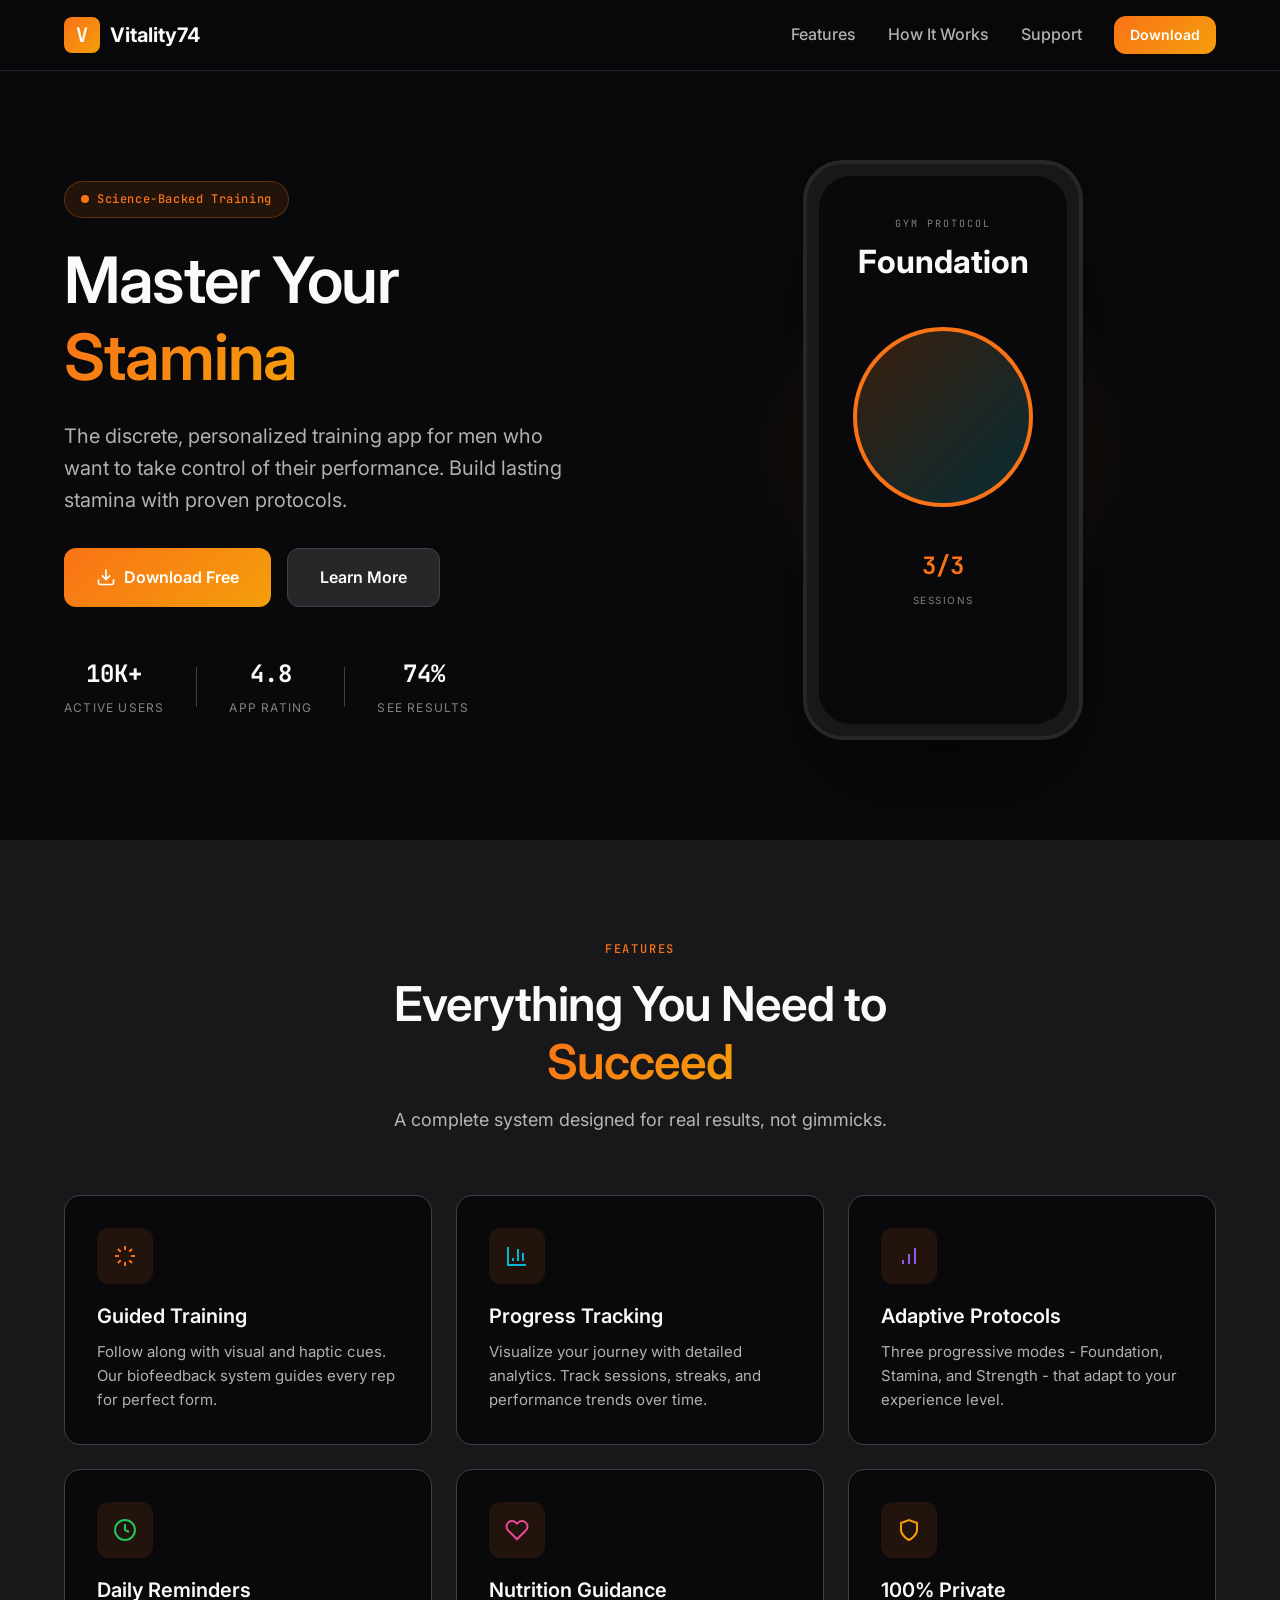
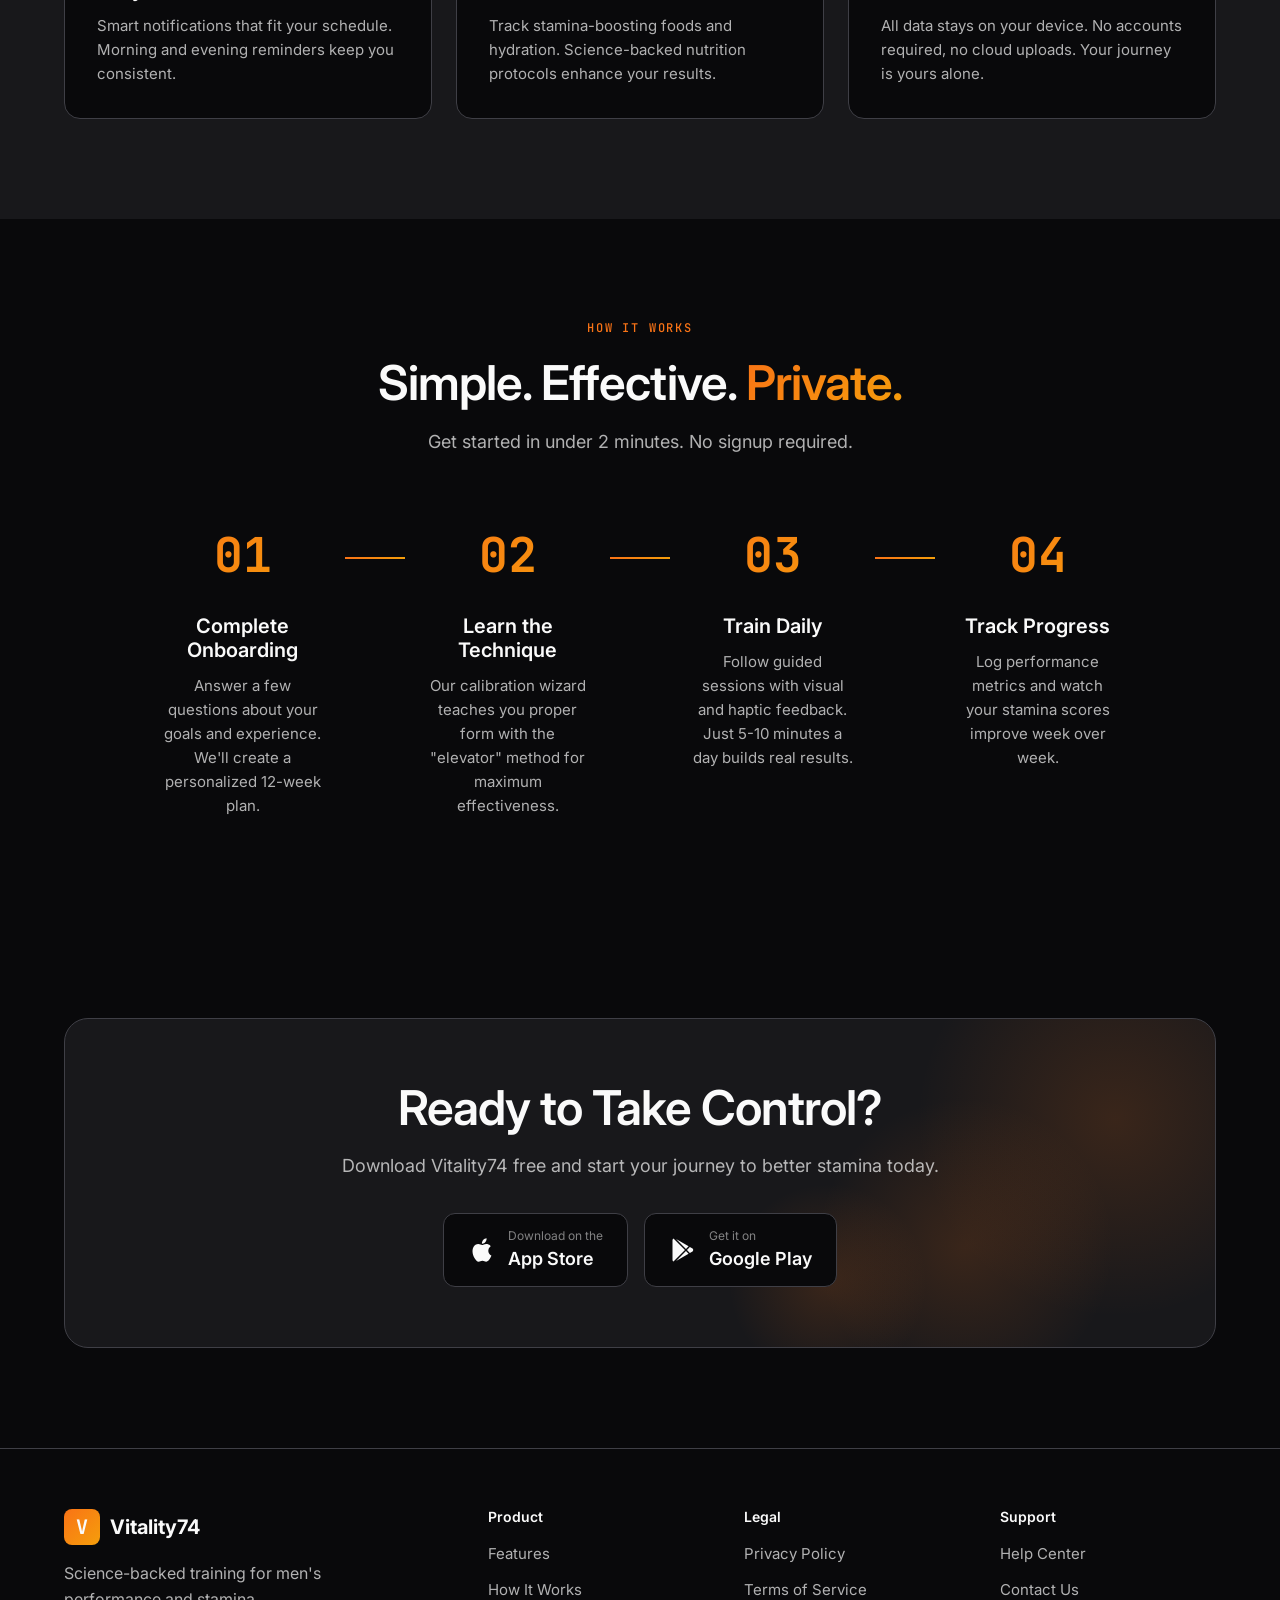
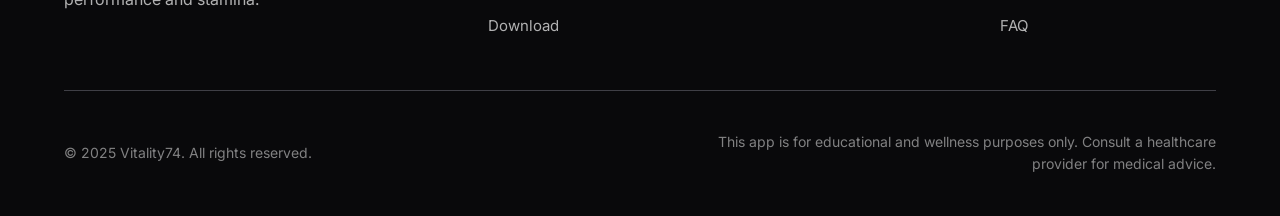
==== index.html @ 3746cab9 "first commit" ====
<!DOCTYPE html>
<html lang="en">
<head>
    <meta charset="UTF-8">
    <meta name="viewport" content="width=device-width, initial-scale=1.0">
    <meta name="description" content="Vitality74 - The science-backed men's performance training app. Build stamina, track progress, and optimize your vitality with personalized protocols.">
    <meta name="keywords" content="men's health, stamina training, kegel exercises, performance, vitality">
    <meta name="author" content="Vitality74">

    <!-- Open Graph / Social -->
    <meta property="og:type" content="website">
    <meta property="og:title" content="Vitality74 - Men's Performance Training">
    <meta property="og:description" content="Science-backed training protocols for men's stamina and vitality.">
    <meta property="og:image" content="assets/og-image.png">

    <!-- Twitter -->
    <meta name="twitter:card" content="summary_large_image">
    <meta name="twitter:title" content="Vitality74 - Men's Performance Training">
    <meta name="twitter:description" content="Science-backed training protocols for men's stamina and vitality.">

    <title>Vitality74 - Men's Performance Training App</title>
    <link rel="stylesheet" href="styles.css">
    <link rel="icon" type="image/png" href="assets/favicon.png">

    <!-- Fonts -->
    <link rel="preconnect" href="https://fonts.googleapis.com">
    <link rel="preconnect" href="https://fonts.gstatic.com" crossorigin>
    <link href="https://fonts.googleapis.com/css2?family=Inter:wght@400;500;600;700&family=JetBrains+Mono:wght@500&display=swap" rel="stylesheet">
</head>
<body>
    <!-- Navigation -->
    <nav class="navbar">
        <div class="container">
            <a href="/" class="logo">
                <span class="logo-icon">V</span>
                <span class="logo-text">Vitality74</span>
            </a>
            <div class="nav-links">
                <a href="#features">Features</a>
                <a href="#how-it-works">How It Works</a>
                <a href="support.html">Support</a>
                <a href="#download" class="btn btn-primary btn-sm">Download</a>
            </div>
            <button class="mobile-menu-btn" aria-label="Menu">
                <span></span>
                <span></span>
                <span></span>
            </button>
        </div>
    </nav>

    <!-- Hero Section -->
    <section class="hero">
        <div class="container">
            <div class="hero-content">
                <div class="hero-badge">
                    <span class="badge-dot"></span>
                    Science-Backed Training
                </div>
                <h1>Master Your <span class="gradient-text">Stamina</span></h1>
                <p class="hero-subtitle">
                    The discrete, personalized training app for men who want to take control
                    of their performance. Build lasting stamina with proven protocols.
                </p>
                <div class="hero-cta">
                    <a href="#download" class="btn btn-primary btn-lg">
                        <svg width="20" height="20" viewBox="0 0 24 24" fill="none" stroke="currentColor" stroke-width="2">
                            <path d="M21 15v4a2 2 0 0 1-2 2H5a2 2 0 0 1-2-2v-4"/>
                            <polyline points="7,10 12,15 17,10"/>
                            <line x1="12" y1="15" x2="12" y2="3"/>
                        </svg>
                        Download Free
                    </a>
                    <a href="#how-it-works" class="btn btn-secondary btn-lg">Learn More</a>
                </div>
                <div class="hero-stats">
                    <div class="stat">
                        <span class="stat-value">10K+</span>
                        <span class="stat-label">Active Users</span>
                    </div>
                    <div class="stat-divider"></div>
                    <div class="stat">
                        <span class="stat-value">4.8</span>
                        <span class="stat-label">App Rating</span>
                    </div>
                    <div class="stat-divider"></div>
                    <div class="stat">
                        <span class="stat-value">74%</span>
                        <span class="stat-label">See Results</span>
                    </div>
                </div>
            </div>
            <div class="hero-image">
                <div class="phone-mockup">
                    <div class="phone-screen">
                        <div class="app-preview">
                            <div class="preview-header">
                                <span class="preview-label">GYM PROTOCOL</span>
                                <span class="preview-title">Foundation</span>
                            </div>
                            <div class="preview-circle"></div>
                            <div class="preview-stats">
                                <div class="preview-stat">
                                    <span class="preview-stat-value">3/3</span>
                                    <span class="preview-stat-label">SESSIONS</span>
                                </div>
                            </div>
                        </div>
                    </div>
                </div>
                <div class="glow-effect"></div>
            </div>
        </div>
    </section>

    <!-- Features Section -->
    <section id="features" class="features">
        <div class="container">
            <div class="section-header">
                <span class="section-label">FEATURES</span>
                <h2>Everything You Need to <span class="gradient-text">Succeed</span></h2>
                <p>A complete system designed for real results, not gimmicks.</p>
            </div>

            <div class="features-grid">
                <div class="feature-card">
                    <div class="feature-icon" style="--accent: #F97316;">
                        <svg width="24" height="24" viewBox="0 0 24 24" fill="none" stroke="currentColor" stroke-width="2">
                            <path d="M12 2v4M12 18v4M4.93 4.93l2.83 2.83M16.24 16.24l2.83 2.83M2 12h4M18 12h4M4.93 19.07l2.83-2.83M16.24 7.76l2.83-2.83"/>
                        </svg>
                    </div>
                    <h3>Guided Training</h3>
                    <p>Follow along with visual and haptic cues. Our biofeedback system guides every rep for perfect form.</p>
                </div>

                <div class="feature-card">
                    <div class="feature-icon" style="--accent: #06B6D4;">
                        <svg width="24" height="24" viewBox="0 0 24 24" fill="none" stroke="currentColor" stroke-width="2">
                            <path d="M3 3v18h18"/>
                            <path d="M18 17V9"/>
                            <path d="M13 17V5"/>
                            <path d="M8 17v-3"/>
                        </svg>
                    </div>
                    <h3>Progress Tracking</h3>
                    <p>Visualize your journey with detailed analytics. Track sessions, streaks, and performance trends over time.</p>
                </div>

                <div class="feature-card">
                    <div class="feature-icon" style="--accent: #8B5CF6;">
                        <svg width="24" height="24" viewBox="0 0 24 24" fill="none" stroke="currentColor" stroke-width="2">
                            <path d="M12 20V10"/>
                            <path d="M18 20V4"/>
                            <path d="M6 20v-4"/>
                        </svg>
                    </div>
                    <h3>Adaptive Protocols</h3>
                    <p>Three progressive modes - Foundation, Stamina, and Strength - that adapt to your experience level.</p>
                </div>

                <div class="feature-card">
                    <div class="feature-icon" style="--accent: #22C55E;">
                        <svg width="24" height="24" viewBox="0 0 24 24" fill="none" stroke="currentColor" stroke-width="2">
                            <path d="M12 22c5.523 0 10-4.477 10-10S17.523 2 12 2 2 6.477 2 12s4.477 10 10 10z"/>
                            <path d="M12 6v6l4 2"/>
                        </svg>
                    </div>
                    <h3>Daily Reminders</h3>
                    <p>Smart notifications that fit your schedule. Morning and evening reminders keep you consistent.</p>
                </div>

                <div class="feature-card">
                    <div class="feature-icon" style="--accent: #EC4899;">
                        <svg width="24" height="24" viewBox="0 0 24 24" fill="none" stroke="currentColor" stroke-width="2">
                            <path d="M20.84 4.61a5.5 5.5 0 0 0-7.78 0L12 5.67l-1.06-1.06a5.5 5.5 0 0 0-7.78 7.78l1.06 1.06L12 21.23l7.78-7.78 1.06-1.06a5.5 5.5 0 0 0 0-7.78z"/>
                        </svg>
                    </div>
                    <h3>Nutrition Guidance</h3>
                    <p>Track stamina-boosting foods and hydration. Science-backed nutrition protocols enhance your results.</p>
                </div>

                <div class="feature-card">
                    <div class="feature-icon" style="--accent: #F59E0B;">
                        <svg width="24" height="24" viewBox="0 0 24 24" fill="none" stroke="currentColor" stroke-width="2">
                            <path d="M12 22s8-4 8-10V5l-8-3-8 3v7c0 6 8 10 8 10z"/>
                        </svg>
                    </div>
                    <h3>100% Private</h3>
                    <p>All data stays on your device. No accounts required, no cloud uploads. Your journey is yours alone.</p>
                </div>
            </div>
        </div>
    </section>

    <!-- How It Works -->
    <section id="how-it-works" class="how-it-works">
        <div class="container">
            <div class="section-header">
                <span class="section-label">HOW IT WORKS</span>
                <h2>Simple. Effective. <span class="gradient-text">Private.</span></h2>
                <p>Get started in under 2 minutes. No signup required.</p>
            </div>

            <div class="steps">
                <div class="step">
                    <div class="step-number">01</div>
                    <div class="step-content">
                        <h3>Complete Onboarding</h3>
                        <p>Answer a few questions about your goals and experience. We'll create a personalized 12-week plan.</p>
                    </div>
                </div>
                <div class="step-connector"></div>
                <div class="step">
                    <div class="step-number">02</div>
                    <div class="step-content">
                        <h3>Learn the Technique</h3>
                        <p>Our calibration wizard teaches you proper form with the "elevator" method for maximum effectiveness.</p>
                    </div>
                </div>
                <div class="step-connector"></div>
                <div class="step">
                    <div class="step-number">03</div>
                    <div class="step-content">
                        <h3>Train Daily</h3>
                        <p>Follow guided sessions with visual and haptic feedback. Just 5-10 minutes a day builds real results.</p>
                    </div>
                </div>
                <div class="step-connector"></div>
                <div class="step">
                    <div class="step-number">04</div>
                    <div class="step-content">
                        <h3>Track Progress</h3>
                        <p>Log performance metrics and watch your stamina scores improve week over week.</p>
                    </div>
                </div>
            </div>
        </div>
    </section>

    <!-- Download Section -->
    <section id="download" class="download">
        <div class="container">
            <div class="download-card">
                <div class="download-content">
                    <h2>Ready to Take Control?</h2>
                    <p>Download Vitality74 free and start your journey to better stamina today.</p>
                    <div class="store-buttons">
                        <a href="#" class="store-btn">
                            <svg viewBox="0 0 24 24" width="28" height="28" fill="currentColor">
                                <path d="M18.71 19.5c-.83 1.24-1.71 2.45-3.05 2.47-1.34.03-1.77-.79-3.29-.79-1.53 0-2 .77-3.27.82-1.31.05-2.3-1.32-3.14-2.53C4.25 17 2.94 12.45 4.7 9.39c.87-1.52 2.43-2.48 4.12-2.51 1.28-.02 2.5.87 3.29.87.78 0 2.26-1.07 3.81-.91.65.03 2.47.26 3.64 1.98-.09.06-2.17 1.28-2.15 3.81.03 3.02 2.65 4.03 2.68 4.04-.03.07-.42 1.44-1.38 2.83M13 3.5c.73-.83 1.94-1.46 2.94-1.5.13 1.17-.34 2.35-1.04 3.19-.69.85-1.83 1.51-2.95 1.42-.15-1.15.41-2.35 1.05-3.11z"/>
                            </svg>
                            <div class="store-text">
                                <span class="store-label">Download on the</span>
                                <span class="store-name">App Store</span>
                            </div>
                        </a>
                        <a href="#" class="store-btn">
                            <svg viewBox="0 0 24 24" width="28" height="28" fill="currentColor">
                                <path d="M3,20.5V3.5C3,2.91 3.34,2.39 3.84,2.15L13.69,12L3.84,21.85C3.34,21.6 3,21.09 3,20.5M16.81,15.12L6.05,21.34L14.54,12.85L16.81,15.12M20.16,10.81C20.5,11.08 20.75,11.5 20.75,12C20.75,12.5 20.53,12.9 20.18,13.18L17.89,14.5L15.39,12L17.89,9.5L20.16,10.81M6.05,2.66L16.81,8.88L14.54,11.15L6.05,2.66Z"/>
                            </svg>
                            <div class="store-text">
                                <span class="store-label">Get it on</span>
                                <span class="store-name">Google Play</span>
                            </div>
                        </a>
                    </div>
                </div>
                <div class="download-decoration">
                    <div class="decoration-circle"></div>
                    <div class="decoration-circle"></div>
                    <div class="decoration-circle"></div>
                </div>
            </div>
        </div>
    </section>

    <!-- Footer -->
    <footer class="footer">
        <div class="container">
            <div class="footer-top">
                <div class="footer-brand">
                    <a href="/" class="logo">
                        <span class="logo-icon">V</span>
                        <span class="logo-text">Vitality74</span>
                    </a>
                    <p>Science-backed training for men's performance and stamina.</p>
                </div>
                <div class="footer-links">
                    <div class="footer-column">
                        <h4>Product</h4>
                        <a href="#features">Features</a>
                        <a href="#how-it-works">How It Works</a>
                        <a href="#download">Download</a>
                    </div>
                    <div class="footer-column">
                        <h4>Legal</h4>
                        <a href="privacy.html">Privacy Policy</a>
                        <a href="terms.html">Terms of Service</a>
                    </div>
                    <div class="footer-column">
                        <h4>Support</h4>
                        <a href="support.html">Help Center</a>
                        <a href="support.html#contact">Contact Us</a>
                        <a href="support.html#faq">FAQ</a>
                    </div>
                </div>
            </div>
            <div class="footer-bottom">
                <p>&copy; 2025 Vitality74. All rights reserved.</p>
                <p class="footer-disclaimer">This app is for educational and wellness purposes only. Consult a healthcare provider for medical advice.</p>
            </div>
        </div>
    </footer>

    <script src="script.js"></script>
</body>
</html>
---- styles.css ----
/* ========================================
   Vitality74 Landing Page Styles
   ======================================== */

/* CSS Variables */
:root {
    /* Colors - Dark Theme */
    --bg-primary: #09090B;
    --bg-secondary: #18181B;
    --bg-tertiary: #27272A;
    --stroke: #3F3F46;

    /* Accent Colors */
    --accent-primary: #F97316;
    --accent-secondary: #F59E0B;
    --accent-cyan: #06B6D4;
    --accent-purple: #8B5CF6;
    --accent-green: #22C55E;
    --accent-pink: #EC4899;

    /* Text Colors */
    --text-primary: #FAFAFA;
    --text-secondary: rgba(250, 250, 250, 0.7);
    --text-muted: rgba(250, 250, 250, 0.5);

    /* Gradients */
    --gradient-primary: linear-gradient(135deg, #F97316, #F59E0B);
    --gradient-glow: radial-gradient(circle, rgba(249, 115, 22, 0.15) 0%, transparent 70%);

    /* Spacing */
    --container-max: 1200px;
    --section-padding: 100px;

    /* Typography */
    --font-sans: 'Inter', -apple-system, BlinkMacSystemFont, sans-serif;
    --font-mono: 'JetBrains Mono', monospace;

    /* Border Radius */
    --radius-sm: 8px;
    --radius-md: 12px;
    --radius-lg: 16px;
    --radius-xl: 24px;
}

/* Reset & Base */
*, *::before, *::after {
    margin: 0;
    padding: 0;
    box-sizing: border-box;
}

html {
    scroll-behavior: smooth;
}

body {
    font-family: var(--font-sans);
    background-color: var(--bg-primary);
    color: var(--text-primary);
    line-height: 1.6;
    -webkit-font-smoothing: antialiased;
    -moz-osx-font-smoothing: grayscale;
}

a {
    color: inherit;
    text-decoration: none;
}

img {
    max-width: 100%;
    height: auto;
}

/* Container */
.container {
    max-width: var(--container-max);
    margin: 0 auto;
    padding: 0 24px;
}

/* Typography */
h1, h2, h3, h4, h5, h6 {
    font-weight: 600;
    line-height: 1.2;
}

h1 {
    font-size: clamp(2.5rem, 5vw, 4rem);
    letter-spacing: -0.02em;
}

h2 {
    font-size: clamp(2rem, 4vw, 3rem);
    letter-spacing: -0.02em;
}

h3 {
    font-size: 1.25rem;
}

.gradient-text {
    background: var(--gradient-primary);
    -webkit-background-clip: text;
    -webkit-text-fill-color: transparent;
    background-clip: text;
}

.section-label {
    font-family: var(--font-mono);
    font-size: 0.75rem;
    font-weight: 500;
    letter-spacing: 0.15em;
    color: var(--accent-primary);
    margin-bottom: 16px;
    display: block;
}

/* Buttons */
.btn {
    display: inline-flex;
    align-items: center;
    justify-content: center;
    gap: 8px;
    font-family: var(--font-sans);
    font-weight: 600;
    border: none;
    border-radius: var(--radius-md);
    cursor: pointer;
    transition: all 0.2s ease;
}

.btn-primary {
    background: var(--gradient-primary);
    color: white;
}

.btn-primary:hover {
    transform: translateY(-2px);
    box-shadow: 0 8px 24px rgba(249, 115, 22, 0.3);
}

.btn-secondary {
    background: var(--bg-tertiary);
    color: var(--text-primary);
    border: 1px solid var(--stroke);
}

.btn-secondary:hover {
    background: var(--stroke);
}

.btn-sm {
    padding: 8px 16px;
    font-size: 0.875rem;
}

.btn-lg {
    padding: 16px 32px;
    font-size: 1rem;
}

/* ========================================
   Navigation
   ======================================== */
.navbar {
    position: fixed;
    top: 0;
    left: 0;
    right: 0;
    z-index: 1000;
    padding: 16px 0;
    background: rgba(9, 9, 11, 0.8);
    backdrop-filter: blur(12px);
    border-bottom: 1px solid rgba(63, 63, 70, 0.5);
}

.navbar .container {
    display: flex;
    align-items: center;
    justify-content: space-between;
}

.logo {
    display: flex;
    align-items: center;
    gap: 10px;
}

.logo-icon {
    width: 36px;
    height: 36px;
    background: var(--gradient-primary);
    border-radius: var(--radius-sm);
    display: flex;
    align-items: center;
    justify-content: center;
    font-family: var(--font-mono);
    font-weight: 700;
    font-size: 1.25rem;
}

.logo-text {
    font-weight: 700;
    font-size: 1.25rem;
}

.nav-links {
    display: flex;
    align-items: center;
    gap: 32px;
}

.nav-links a:not(.btn) {
    color: var(--text-secondary);
    font-weight: 500;
    transition: color 0.2s;
}

.nav-links a:not(.btn):hover {
    color: var(--text-primary);
}

.mobile-menu-btn {
    display: none;
    flex-direction: column;
    gap: 5px;
    background: none;
    border: none;
    cursor: pointer;
    padding: 8px;
}

.mobile-menu-btn span {
    width: 24px;
    height: 2px;
    background: var(--text-primary);
    border-radius: 2px;
    transition: 0.3s;
}

/* ========================================
   Hero Section
   ======================================== */
.hero {
    padding: 160px 0 var(--section-padding);
    position: relative;
    overflow: hidden;
}

.hero .container {
    display: grid;
    grid-template-columns: 1fr 1fr;
    gap: 60px;
    align-items: center;
}

.hero-badge {
    display: inline-flex;
    align-items: center;
    gap: 8px;
    background: rgba(249, 115, 22, 0.1);
    border: 1px solid rgba(249, 115, 22, 0.3);
    border-radius: 100px;
    padding: 8px 16px;
    font-family: var(--font-mono);
    font-size: 0.75rem;
    font-weight: 500;
    letter-spacing: 0.05em;
    color: var(--accent-primary);
    margin-bottom: 24px;
}

.badge-dot {
    width: 8px;
    height: 8px;
    background: var(--accent-primary);
    border-radius: 50%;
    animation: pulse 2s infinite;
}

@keyframes pulse {
    0%, 100% { opacity: 1; }
    50% { opacity: 0.5; }
}

.hero h1 {
    margin-bottom: 24px;
}

.hero-subtitle {
    font-size: 1.25rem;
    color: var(--text-secondary);
    margin-bottom: 32px;
    max-width: 500px;
}

.hero-cta {
    display: flex;
    gap: 16px;
    margin-bottom: 48px;
}

.hero-stats {
    display: flex;
    align-items: center;
    gap: 32px;
}

.stat {
    text-align: center;
}

.stat-value {
    display: block;
    font-family: var(--font-mono);
    font-size: 1.5rem;
    font-weight: 700;
    color: var(--text-primary);
}

.stat-label {
    font-size: 0.75rem;
    color: var(--text-muted);
    text-transform: uppercase;
    letter-spacing: 0.1em;
}

.stat-divider {
    width: 1px;
    height: 40px;
    background: var(--stroke);
}

/* Phone Mockup */
.hero-image {
    position: relative;
    display: flex;
    justify-content: center;
}

.phone-mockup {
    width: 280px;
    height: 580px;
    background: var(--bg-secondary);
    border-radius: 40px;
    border: 4px solid var(--bg-tertiary);
    padding: 12px;
    position: relative;
    box-shadow: 0 50px 100px -20px rgba(0, 0, 0, 0.5);
}

.phone-screen {
    width: 100%;
    height: 100%;
    background: var(--bg-primary);
    border-radius: 32px;
    overflow: hidden;
}

.app-preview {
    padding: 40px 20px;
    display: flex;
    flex-direction: column;
    align-items: center;
    height: 100%;
}

.preview-header {
    text-align: center;
    margin-bottom: 40px;
}

.preview-label {
    font-family: var(--font-mono);
    font-size: 0.625rem;
    color: var(--text-muted);
    letter-spacing: 0.2em;
    display: block;
    margin-bottom: 4px;
}

.preview-title {
    font-size: 2rem;
    font-weight: 700;
}

.preview-circle {
    width: 180px;
    height: 180px;
    border-radius: 50%;
    background: linear-gradient(135deg, rgba(249, 115, 22, 0.2), rgba(6, 182, 212, 0.2));
    border: 4px solid var(--accent-primary);
    margin-bottom: 40px;
    animation: breathe 4s ease-in-out infinite;
}

@keyframes breathe {
    0%, 100% { transform: scale(1); opacity: 0.8; }
    50% { transform: scale(1.05); opacity: 1; }
}

.preview-stats {
    display: flex;
    gap: 24px;
}

.preview-stat {
    text-align: center;
}

.preview-stat-value {
    font-family: var(--font-mono);
    font-size: 1.5rem;
    font-weight: 700;
    color: var(--accent-primary);
    display: block;
}

.preview-stat-label {
    font-size: 0.625rem;
    color: var(--text-muted);
    letter-spacing: 0.15em;
}

.glow-effect {
    position: absolute;
    width: 400px;
    height: 400px;
    background: var(--gradient-glow);
    border-radius: 50%;
    top: 50%;
    left: 50%;
    transform: translate(-50%, -50%);
    z-index: -1;
    animation: glow 4s ease-in-out infinite;
}

@keyframes glow {
    0%, 100% { opacity: 0.5; transform: translate(-50%, -50%) scale(1); }
    50% { opacity: 0.8; transform: translate(-50%, -50%) scale(1.1); }
}

/* ========================================
   Features Section
   ======================================== */
.features {
    padding: var(--section-padding) 0;
    background: var(--bg-secondary);
}

.section-header {
    text-align: center;
    max-width: 600px;
    margin: 0 auto 60px;
}

.section-header p {
    color: var(--text-secondary);
    font-size: 1.125rem;
    margin-top: 16px;
}

.features-grid {
    display: grid;
    grid-template-columns: repeat(3, 1fr);
    gap: 24px;
}

.feature-card {
    background: var(--bg-primary);
    border: 1px solid var(--stroke);
    border-radius: var(--radius-lg);
    padding: 32px;
    transition: all 0.3s ease;
}

.feature-card:hover {
    transform: translateY(-4px);
    border-color: var(--accent-primary);
    box-shadow: 0 20px 40px rgba(0, 0, 0, 0.3);
}

.feature-icon {
    width: 56px;
    height: 56px;
    background: rgba(249, 115, 22, 0.1);
    border-radius: var(--radius-md);
    display: flex;
    align-items: center;
    justify-content: center;
    margin-bottom: 20px;
    color: var(--accent, var(--accent-primary));
}

.feature-card h3 {
    margin-bottom: 12px;
}

.feature-card p {
    color: var(--text-secondary);
    font-size: 0.9375rem;
}

/* ========================================
   How It Works Section
   ======================================== */
.how-it-works {
    padding: var(--section-padding) 0;
}

.steps {
    display: flex;
    align-items: flex-start;
    justify-content: center;
    gap: 0;
    max-width: 1000px;
    margin: 0 auto;
}

.step {
    flex: 1;
    text-align: center;
    padding: 0 20px;
}

.step-number {
    font-family: var(--font-mono);
    font-size: 3rem;
    font-weight: 700;
    background: var(--gradient-primary);
    -webkit-background-clip: text;
    -webkit-text-fill-color: transparent;
    background-clip: text;
    margin-bottom: 20px;
}

.step-content h3 {
    margin-bottom: 12px;
}

.step-content p {
    color: var(--text-secondary);
    font-size: 0.9375rem;
}

.step-connector {
    width: 60px;
    height: 2px;
    background: linear-gradient(90deg, var(--accent-primary), var(--accent-secondary));
    margin-top: 40px;
    flex-shrink: 0;
}

/* ========================================
   Download Section
   ======================================== */
.download {
    padding: var(--section-padding) 0;
}

.download-card {
    background: var(--bg-secondary);
    border: 1px solid var(--stroke);
    border-radius: var(--radius-xl);
    padding: 60px;
    text-align: center;
    position: relative;
    overflow: hidden;
}

.download-content {
    position: relative;
    z-index: 1;
}

.download-card h2 {
    margin-bottom: 16px;
}

.download-card p {
    color: var(--text-secondary);
    font-size: 1.125rem;
    margin-bottom: 32px;
}

.store-buttons {
    display: flex;
    justify-content: center;
    gap: 16px;
}

.store-btn {
    display: flex;
    align-items: center;
    gap: 12px;
    background: var(--bg-primary);
    border: 1px solid var(--stroke);
    border-radius: var(--radius-md);
    padding: 12px 24px;
    transition: all 0.2s ease;
}

.store-btn:hover {
    border-color: var(--accent-primary);
    transform: translateY(-2px);
}

.store-text {
    text-align: left;
}

.store-label {
    display: block;
    font-size: 0.75rem;
    color: var(--text-muted);
}

.store-name {
    display: block;
    font-size: 1.125rem;
    font-weight: 600;
}

.download-decoration {
    position: absolute;
    top: 0;
    right: 0;
    bottom: 0;
    width: 50%;
    overflow: hidden;
}

.decoration-circle {
    position: absolute;
    border-radius: 50%;
    background: var(--gradient-glow);
}

.decoration-circle:nth-child(1) {
    width: 400px;
    height: 400px;
    top: -100px;
    right: -100px;
}

.decoration-circle:nth-child(2) {
    width: 300px;
    height: 300px;
    bottom: -50px;
    right: 100px;
}

.decoration-circle:nth-child(3) {
    width: 200px;
    height: 200px;
    top: 50%;
    right: 50%;
}

/* ========================================
   Footer
   ======================================== */
.footer {
    padding: 60px 0 40px;
    border-top: 1px solid var(--stroke);
}

.footer-top {
    display: grid;
    grid-template-columns: 1fr 2fr;
    gap: 60px;
    margin-bottom: 40px;
}

.footer-brand p {
    color: var(--text-secondary);
    margin-top: 16px;
    max-width: 280px;
}

.footer-links {
    display: grid;
    grid-template-columns: repeat(3, 1fr);
    gap: 40px;
}

.footer-column h4 {
    font-size: 0.875rem;
    font-weight: 600;
    margin-bottom: 16px;
    color: var(--text-primary);
}

.footer-column a {
    display: block;
    color: var(--text-secondary);
    font-size: 0.9375rem;
    margin-bottom: 12px;
    transition: color 0.2s;
}

.footer-column a:hover {
    color: var(--accent-primary);
}

.footer-bottom {
    padding-top: 40px;
    border-top: 1px solid var(--stroke);
    display: flex;
    justify-content: space-between;
    align-items: center;
    flex-wrap: wrap;
    gap: 16px;
}

.footer-bottom p {
    color: var(--text-muted);
    font-size: 0.875rem;
}

.footer-disclaimer {
    font-size: 0.75rem;
    color: var(--text-muted);
    max-width: 500px;
    text-align: right;
}

/* ========================================
   Responsive Design
   ======================================== */
@media (max-width: 1024px) {
    .hero .container {
        grid-template-columns: 1fr;
        text-align: center;
    }

    .hero-subtitle {
        margin-left: auto;
        margin-right: auto;
    }

    .hero-cta {
        justify-content: center;
    }

    .hero-stats {
        justify-content: center;
    }

    .hero-image {
        order: -1;
    }

    .phone-mockup {
        width: 240px;
        height: 500px;
    }

    .features-grid {
        grid-template-columns: repeat(2, 1fr);
    }

    .steps {
        flex-direction: column;
        gap: 40px;
    }

    .step-connector {
        width: 2px;
        height: 40px;
        margin: 0 auto;
    }

    .footer-top {
        grid-template-columns: 1fr;
        text-align: center;
    }

    .footer-brand {
        display: flex;
        flex-direction: column;
        align-items: center;
    }

    .footer-brand p {
        text-align: center;
    }

    .footer-links {
        justify-items: center;
    }

    .footer-column {
        text-align: center;
    }
}

@media (max-width: 768px) {
    :root {
        --section-padding: 60px;
    }

    .nav-links {
        display: none;
    }

    .mobile-menu-btn {
        display: flex;
    }

    .hero {
        padding-top: 120px;
    }

    .features-grid {
        grid-template-columns: 1fr;
    }

    .download-card {
        padding: 40px 24px;
    }

    .store-buttons {
        flex-direction: column;
        align-items: center;
    }

    .store-btn {
        width: 100%;
        max-width: 280px;
        justify-content: center;
    }

    .footer-links {
        grid-template-columns: 1fr;
        gap: 32px;
    }

    .footer-bottom {
        flex-direction: column;
        text-align: center;
    }

    .footer-disclaimer {
        text-align: center;
    }
}

@media (max-width: 480px) {
    .hero-cta {
        flex-direction: column;
    }

    .hero-cta .btn {
        width: 100%;
    }

    .hero-stats {
        flex-direction: column;
        gap: 24px;
    }

    .stat-divider {
        width: 60px;
        height: 1px;
    }

    .phone-mockup {
        width: 200px;
        height: 420px;
    }

    .preview-circle {
        width: 120px;
        height: 120px;
    }
}

/* ========================================
   Legal Pages Styles (shared)
   ======================================== */
.legal-page {
    padding: 140px 0 var(--section-padding);
}

.legal-page h1 {
    font-size: 2.5rem;
    margin-bottom: 8px;
}

.legal-date {
    color: var(--text-muted);
    font-size: 0.875rem;
    margin-bottom: 40px;
}

.legal-content {
    max-width: 800px;
}

.legal-content h2 {
    font-size: 1.5rem;
    margin-top: 40px;
    margin-bottom: 16px;
}

.legal-content h3 {
    font-size: 1.125rem;
    margin-top: 24px;
    margin-bottom: 12px;
}

.legal-content p {
    color: var(--text-secondary);
    margin-bottom: 16px;
}

.legal-content ul {
    color: var(--text-secondary);
    margin-bottom: 16px;
    padding-left: 24px;
}

.legal-content li {
    margin-bottom: 8px;
}

.legal-content a {
    color: var(--accent-primary);
}

.legal-content a:hover {
    text-decoration: underline;
}

/* Support Page Styles */
.support-page {
    padding: 140px 0 var(--section-padding);
}

.support-header {
    text-align: center;
    margin-bottom: 60px;
}

.support-header h1 {
    margin-bottom: 16px;
}

.support-header p {
    color: var(--text-secondary);
    font-size: 1.125rem;
}

.support-grid {
    display: grid;
    grid-template-columns: repeat(2, 1fr);
    gap: 24px;
    margin-bottom: 60px;
}

.support-card {
    background: var(--bg-secondary);
    border: 1px solid var(--stroke);
    border-radius: var(--radius-lg);
    padding: 32px;
}

.support-card h3 {
    margin-bottom: 12px;
}

.support-card p {
    color: var(--text-secondary);
    margin-bottom: 16px;
}

.support-card a.btn {
    margin-top: 8px;
}

.faq-section h2 {
    text-align: center;
    margin-bottom: 40px;
}

.faq-item {
    background: var(--bg-secondary);
    border: 1px solid var(--stroke);
    border-radius: var(--radius-md);
    margin-bottom: 16px;
    overflow: hidden;
}

.faq-question {
    width: 100%;
    padding: 20px 24px;
    background: none;
    border: none;
    color: var(--text-primary);
    font-size: 1rem;
    font-weight: 600;
    text-align: left;
    cursor: pointer;
    display: flex;
    justify-content: space-between;
    align-items: center;
}

.faq-question:hover {
    background: rgba(255, 255, 255, 0.02);
}

.faq-question svg {
    transition: transform 0.3s;
}

.faq-item.open .faq-question svg {
    transform: rotate(180deg);
}

.faq-answer {
    padding: 0 24px 20px;
    color: var(--text-secondary);
    display: none;
}

.faq-item.open .faq-answer {
    display: block;
}

@media (max-width: 768px) {
    .support-grid {
        grid-template-columns: 1fr;
    }
}
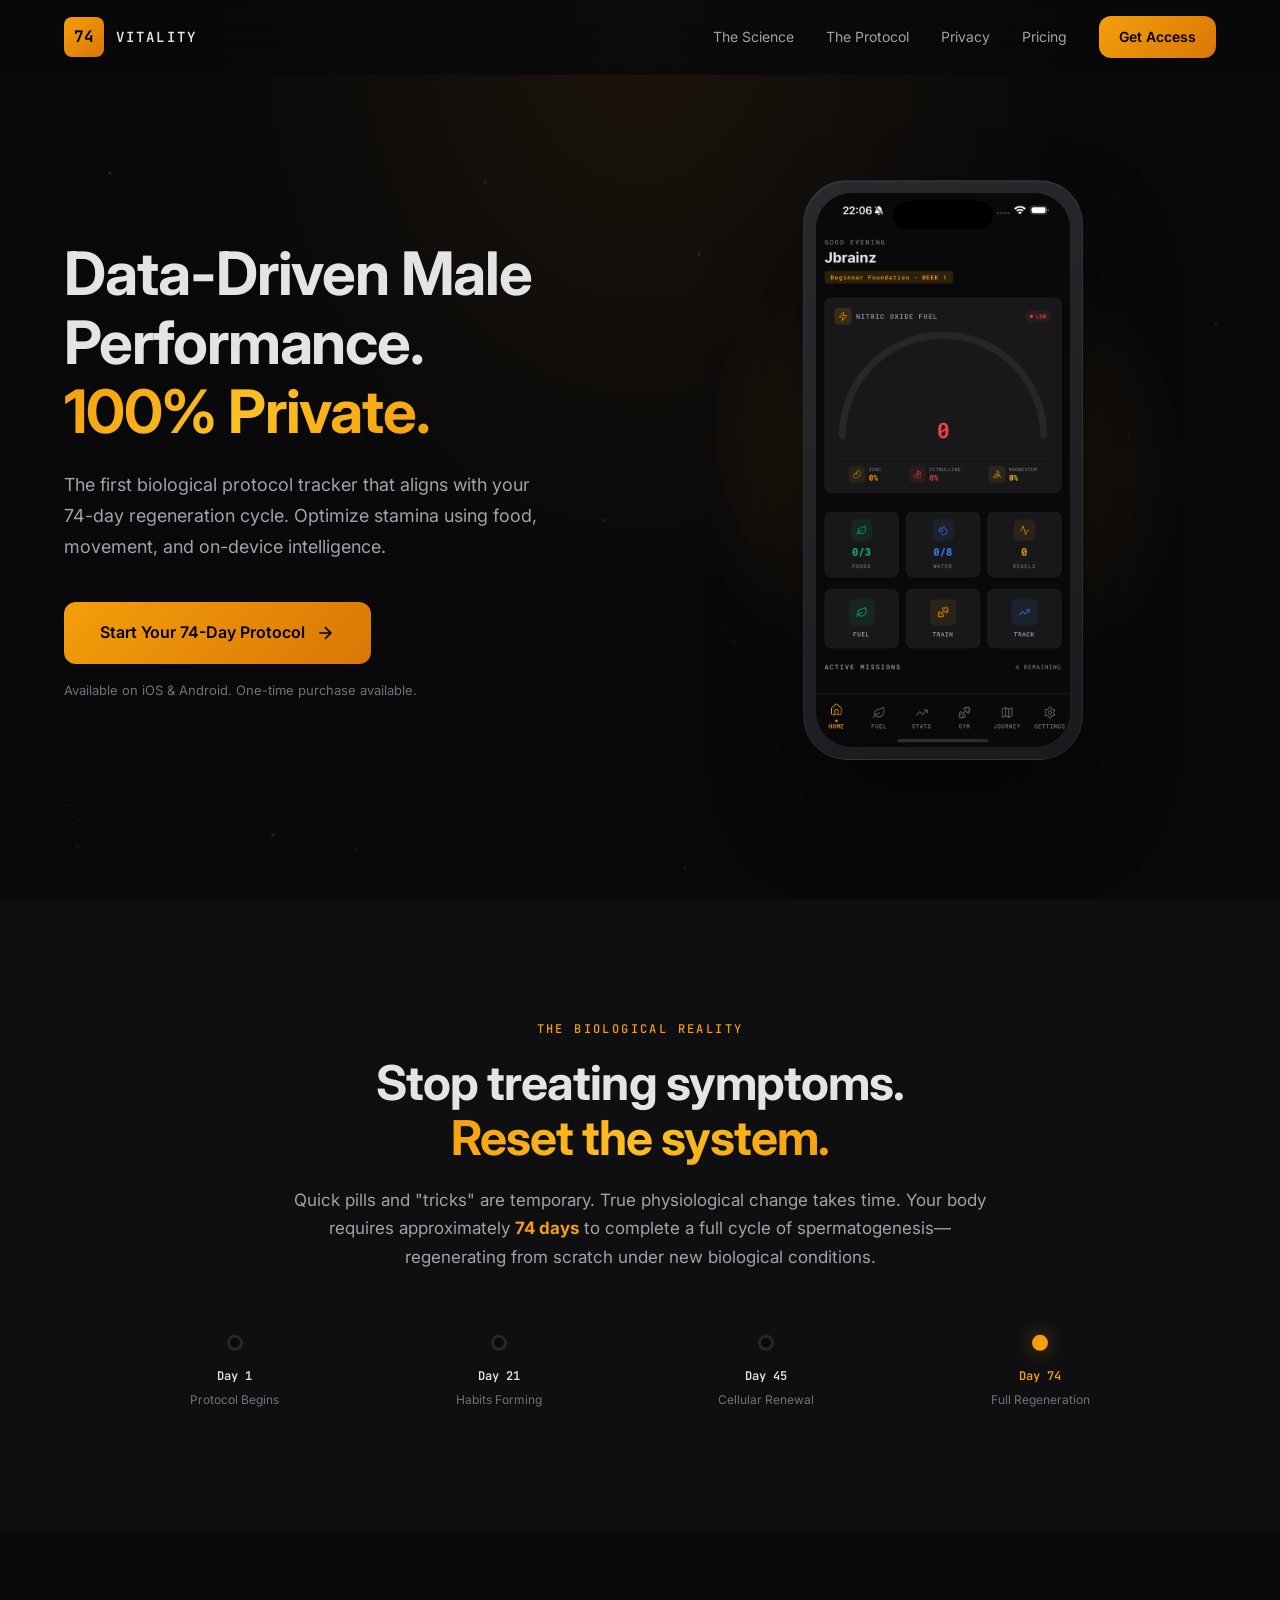
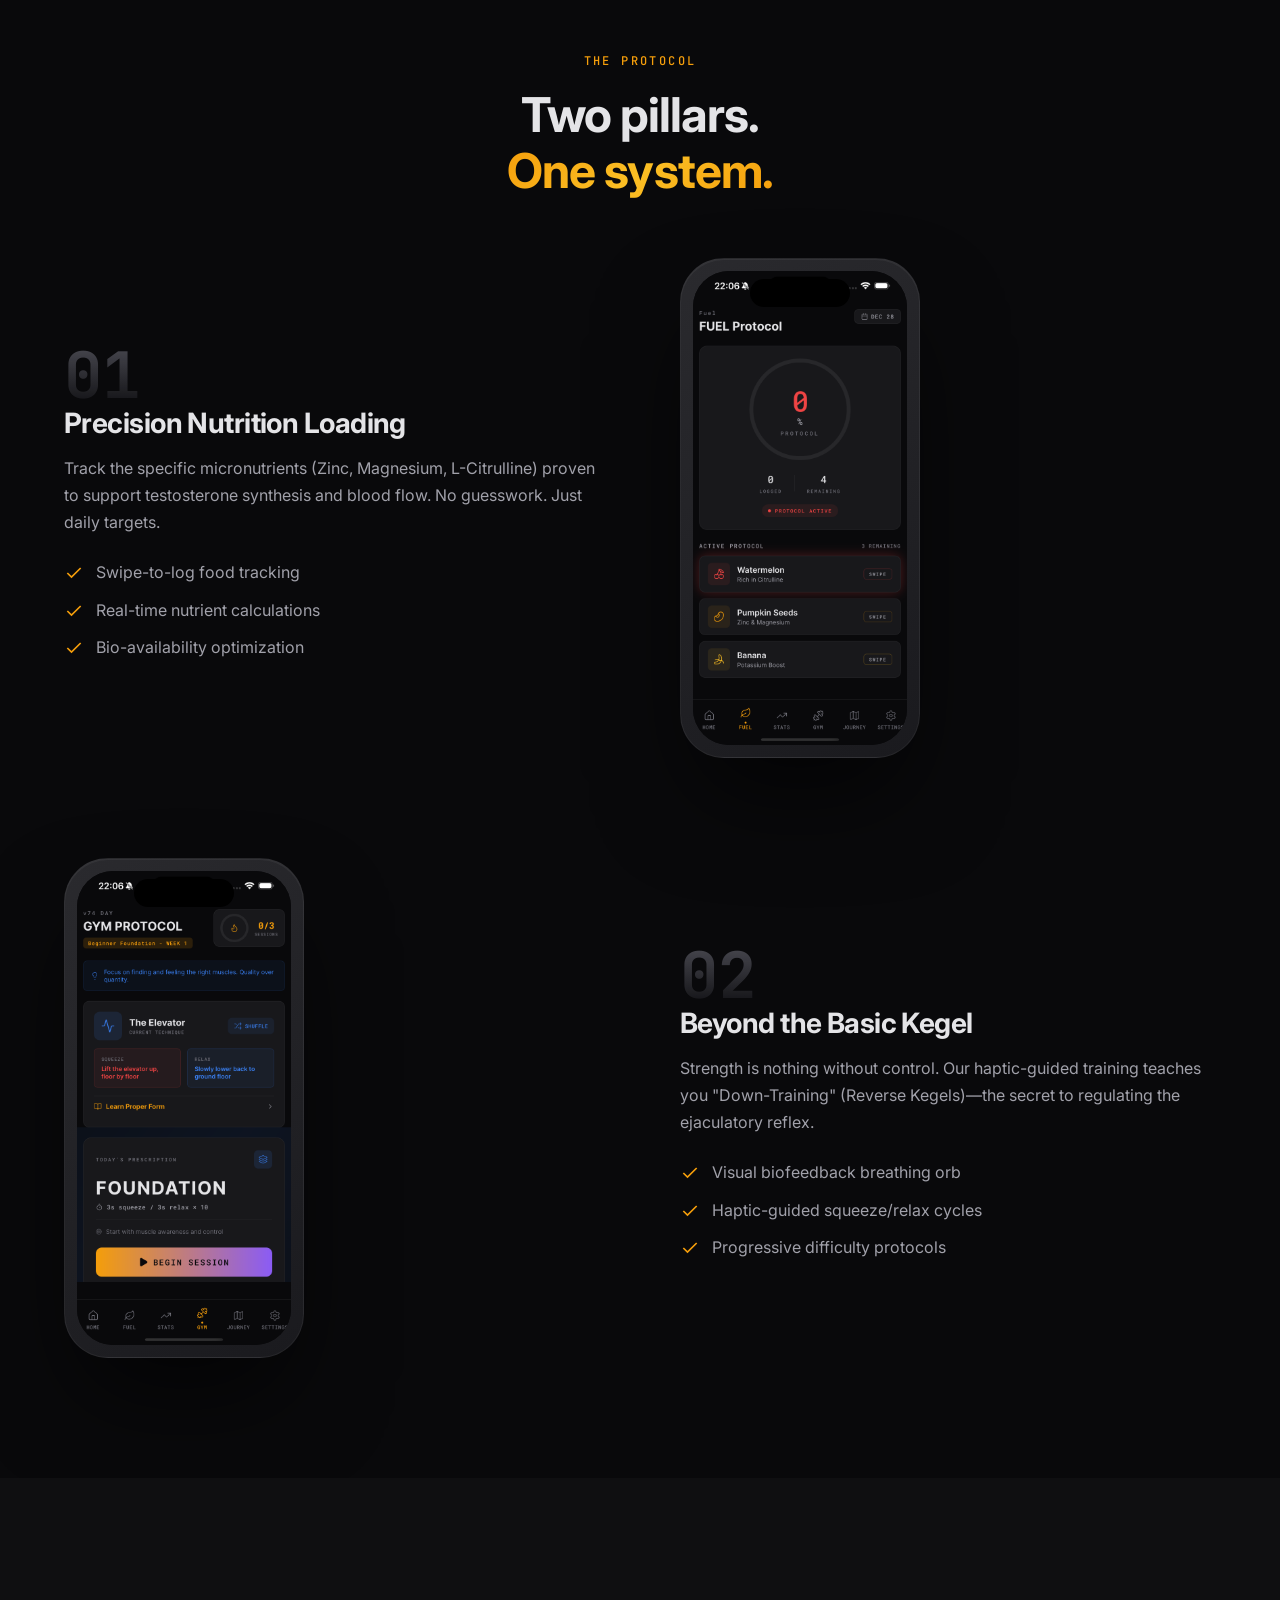
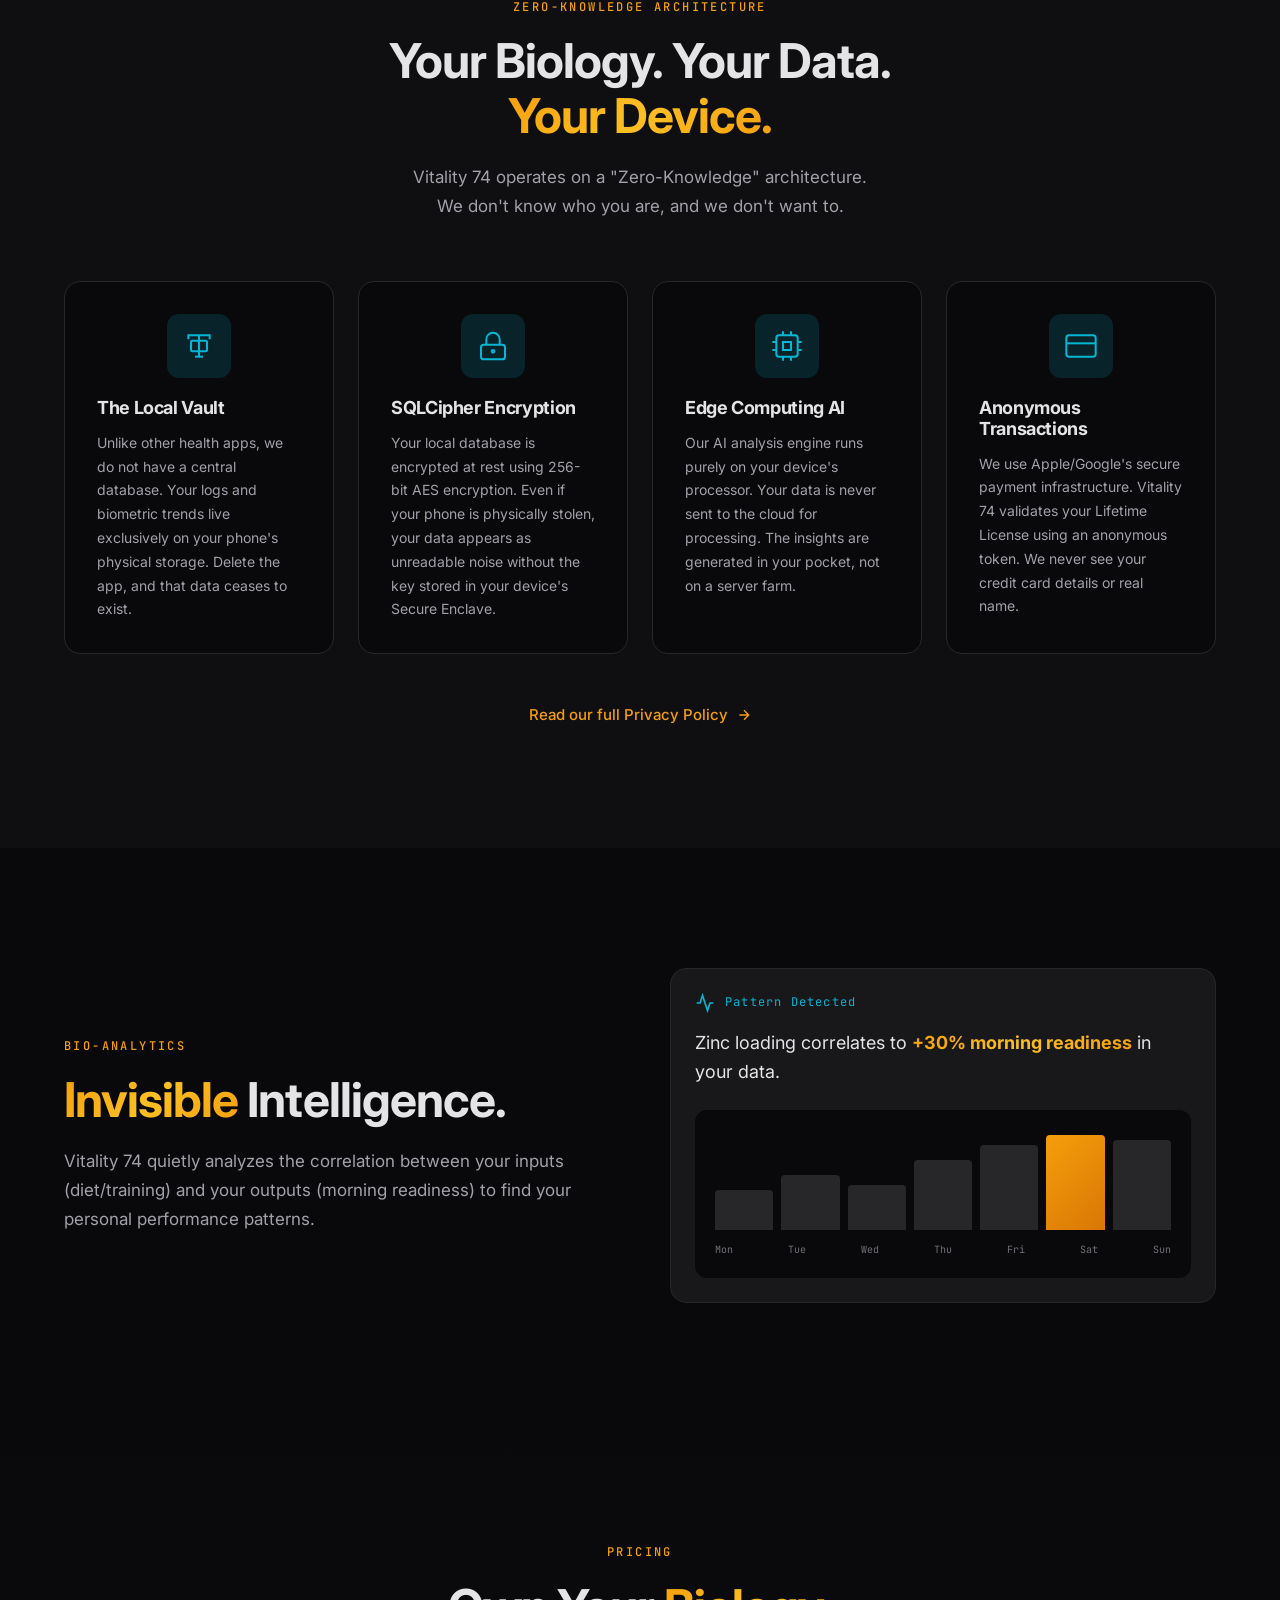
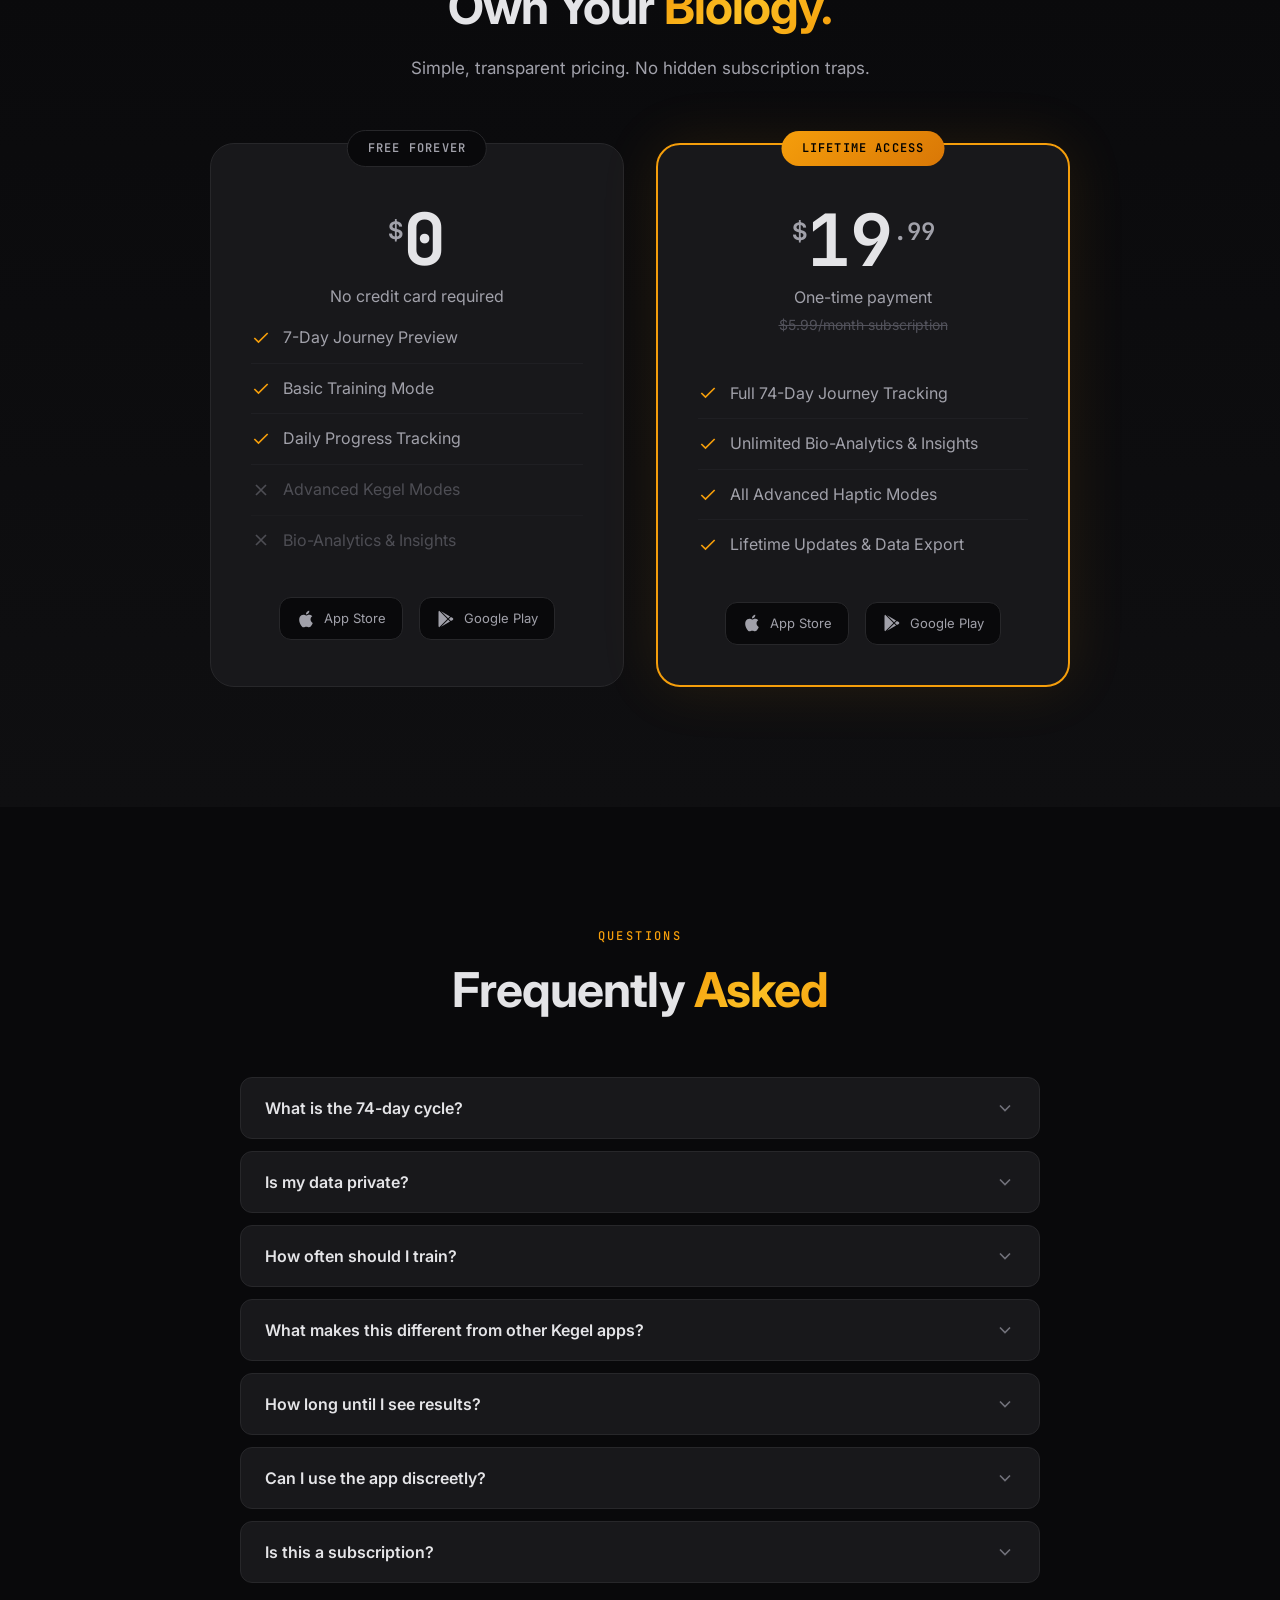
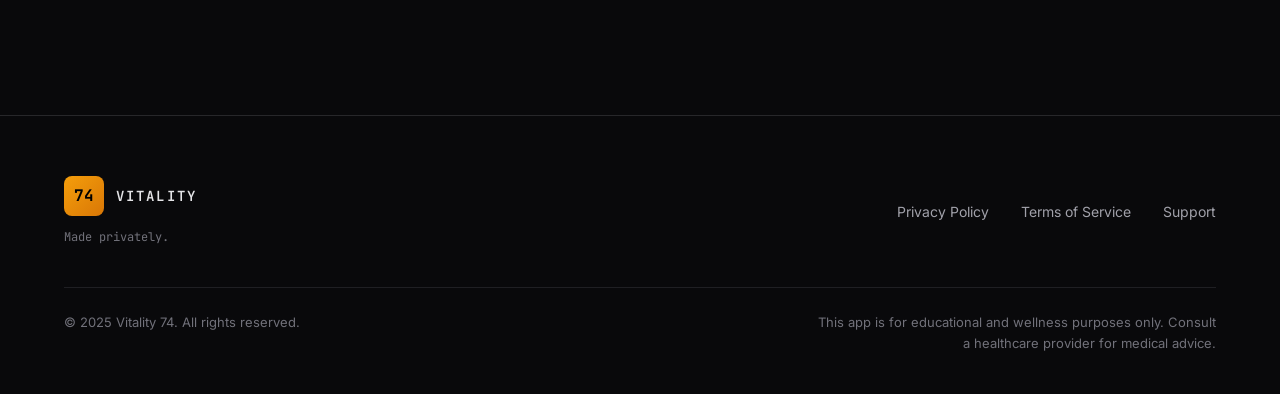
==== commit a8f851de: "Add premium landing page with freemium pricing - Replace emojis with SVG icons for fuel cards - Add " ====
--- a/index.html
+++ b/index.html
@@ -3,43 +3,50 @@
 <head>
     <meta charset="UTF-8">
     <meta name="viewport" content="width=device-width, initial-scale=1.0">
-    <meta name="description" content="Vitality74 - The science-backed men's performance training app. Build stamina, track progress, and optimize your vitality with personalized protocols.">
-    <meta name="keywords" content="men's health, stamina training, kegel exercises, performance, vitality">
-    <meta name="author" content="Vitality74">
-
-    <!-- Open Graph / Social -->
+    <meta name="description" content="Vitality 74 - Data-driven male performance optimization. The first biological protocol tracker aligned with your 74-day regeneration cycle.">
+    <meta name="keywords" content="male performance, stamina, vitality, biohacking, testosterone, kegel, spermatogenesis">
+    <meta name="author" content="Vitality 74">
+    <meta name="theme-color" content="#09090B">
+
+    <!-- Open Graph -->
     <meta property="og:type" content="website">
-    <meta property="og:title" content="Vitality74 - Men's Performance Training">
-    <meta property="og:description" content="Science-backed training protocols for men's stamina and vitality.">
+    <meta property="og:title" content="Vitality 74 - Data-Driven Male Performance">
+    <meta property="og:description" content="The first biological protocol tracker aligned with your 74-day regeneration cycle. 100% Private.">
     <meta property="og:image" content="assets/og-image.png">
 
     <!-- Twitter -->
     <meta name="twitter:card" content="summary_large_image">
-    <meta name="twitter:title" content="Vitality74 - Men's Performance Training">
-    <meta name="twitter:description" content="Science-backed training protocols for men's stamina and vitality.">
-
-    <title>Vitality74 - Men's Performance Training App</title>
+    <meta name="twitter:title" content="Vitality 74 - Data-Driven Male Performance">
+    <meta name="twitter:description" content="Optimize stamina using food, movement, and on-device intelligence.">
+
+    <title>Vitality 74 - Data-Driven Male Performance</title>
     <link rel="stylesheet" href="styles.css">
     <link rel="icon" type="image/png" href="assets/favicon.png">
 
     <!-- Fonts -->
     <link rel="preconnect" href="https://fonts.googleapis.com">
     <link rel="preconnect" href="https://fonts.gstatic.com" crossorigin>
-    <link href="https://fonts.googleapis.com/css2?family=Inter:wght@400;500;600;700&family=JetBrains+Mono:wght@500&display=swap" rel="stylesheet">
+    <link href="https://fonts.googleapis.com/css2?family=Inter:wght@400;500;600;700;800&family=JetBrains+Mono:wght@400;500;600&display=swap" rel="stylesheet">
 </head>
 <body>
+    <!-- Particle Background -->
+    <div class="particle-field" id="particles"></div>
+
     <!-- Navigation -->
     <nav class="navbar">
         <div class="container">
             <a href="/" class="logo">
-                <span class="logo-icon">V</span>
-                <span class="logo-text">Vitality74</span>
+                <div class="logo-mark">
+                    <span class="logo-number">74</span>
+                </div>
+                <span class="logo-text">VITALITY</span>
             </a>
             <div class="nav-links">
-                <a href="#features">Features</a>
-                <a href="#how-it-works">How It Works</a>
-                <a href="support.html">Support</a>
-                <a href="#download" class="btn btn-primary btn-sm">Download</a>
+                <a href="#science">The Science</a>
+                <a href="#protocol">The Protocol</a>
+                <a href="#privacy">Privacy</a>
+                <a href="#pricing">Pricing</a>
+                <a href="#pricing" class="btn btn-primary btn-nav">Get Access</a>
             </div>
             <button class="mobile-menu-btn" aria-label="Menu">
                 <span></span>
@@ -52,223 +59,523 @@
     <!-- Hero Section -->
     <section class="hero">
         <div class="container">
-            <div class="hero-content">
-                <div class="hero-badge">
-                    <span class="badge-dot"></span>
-                    Science-Backed Training
-                </div>
-                <h1>Master Your <span class="gradient-text">Stamina</span></h1>
+            <div class="hero-content" data-animate>
+                <h1 class="hero-title">
+                    Data-Driven Male Performance.<br>
+                    <span class="text-gradient">100% Private.</span>
+                </h1>
                 <p class="hero-subtitle">
-                    The discrete, personalized training app for men who want to take control
-                    of their performance. Build lasting stamina with proven protocols.
+                    The first biological protocol tracker that aligns with your 74-day
+                    regeneration cycle. Optimize stamina using food, movement, and
+                    on-device intelligence.
                 </p>
                 <div class="hero-cta">
-                    <a href="#download" class="btn btn-primary btn-lg">
-                        <svg width="20" height="20" viewBox="0 0 24 24" fill="none" stroke="currentColor" stroke-width="2">
-                            <path d="M21 15v4a2 2 0 0 1-2 2H5a2 2 0 0 1-2-2v-4"/>
-                            <polyline points="7,10 12,15 17,10"/>
-                            <line x1="12" y1="15" x2="12" y2="3"/>
-                        </svg>
-                        Download Free
+                    <a href="#pricing" class="btn btn-primary btn-lg btn-glow">
+                        Start Your 74-Day Protocol
+                        <svg width="20" height="20" viewBox="0 0 24 24" fill="none" stroke="currentColor" stroke-width="2">
+                            <path d="M5 12h14M12 5l7 7-7 7"/>
+                        </svg>
                     </a>
-                    <a href="#how-it-works" class="btn btn-secondary btn-lg">Learn More</a>
-                </div>
-                <div class="hero-stats">
-                    <div class="stat">
-                        <span class="stat-value">10K+</span>
-                        <span class="stat-label">Active Users</span>
-                    </div>
-                    <div class="stat-divider"></div>
-                    <div class="stat">
-                        <span class="stat-value">4.8</span>
-                        <span class="stat-label">App Rating</span>
-                    </div>
-                    <div class="stat-divider"></div>
-                    <div class="stat">
-                        <span class="stat-value">74%</span>
-                        <span class="stat-label">See Results</span>
-                    </div>
-                </div>
-            </div>
-            <div class="hero-image">
+                    <p class="hero-cta-sub">Available on iOS & Android. One-time purchase available.</p>
+                </div>
+            </div>
+            <div class="hero-visual" data-animate data-delay="200">
                 <div class="phone-mockup">
+                    <div class="phone-notch"></div>
                     <div class="phone-screen">
-                        <div class="app-preview">
-                            <div class="preview-header">
-                                <span class="preview-label">GYM PROTOCOL</span>
-                                <span class="preview-title">Foundation</span>
+                        <img src="assets/home-dashboard.png" alt="Vitality 74 Dashboard" class="screen-image">
+                    </div>
+                </div>
+                <div class="hero-glow"></div>
+            </div>
+        </div>
+        <div class="hero-gradient"></div>
+    </section>
+
+    <!-- Science Section -->
+    <section id="science" class="section section-science">
+        <div class="container">
+            <div class="section-header" data-animate>
+                <span class="section-kicker">THE BIOLOGICAL REALITY</span>
+                <h2 class="section-title">
+                    Stop treating symptoms.<br>
+                    <span class="text-gradient">Reset the system.</span>
+                </h2>
+                <p class="section-desc">
+                    Quick pills and "tricks" are temporary. True physiological change takes time.
+                    Your body requires approximately <strong>74 days</strong> to complete a full cycle of
+                    spermatogenesis—regenerating from scratch under new biological conditions.
+                </p>
+            </div>
+            <div class="cycle-visual" data-animate data-delay="200">
+                <div class="">
+                    <!-- <div class="cycle-progress"></div> -->
+                    <div class="cycle-markers">
+                        <div class="marker" data-day="1">
+                            <span class="marker-dot"></span>
+                            <span class="marker-label">Day 1</span>
+                            <span class="marker-text">Protocol Begins</span>
+                        </div>
+                        <div class="marker" data-day="21">
+                            <span class="marker-dot"></span>
+                            <span class="marker-label">Day 21</span>
+                            <span class="marker-text">Habits Forming</span>
+                        </div>
+                        <div class="marker" data-day="45">
+                            <span class="marker-dot"></span>
+                            <span class="marker-label">Day 45</span>
+                            <span class="marker-text">Cellular Renewal</span>
+                        </div>
+                        <div class="marker active" data-day="74">
+                            <span class="marker-dot"></span>
+                            <span class="marker-label">Day 74</span>
+                            <span class="marker-text">Full Regeneration</span>
+                        </div>
+                    </div>
+                </div>
+            </div>
+        </div>
+    </section>
+
+    <!-- Protocol Section -->
+    <section id="protocol" class="section section-protocol">
+        <div class="container">
+            <div class="section-header" data-animate>
+                <span class="section-kicker">THE PROTOCOL</span>
+                <h2 class="section-title">
+                    Two pillars.<br>
+                    <span class="text-gradient">One system.</span>
+                </h2>
+            </div>
+
+            <!-- Fuel Block -->
+            <div class="protocol-block" data-animate>
+                <div class="protocol-content">
+                    <span class="protocol-number">01</span>
+                    <h3 class="protocol-title">Precision Nutrition Loading</h3>
+                    <p class="protocol-desc">
+                        Track the specific micronutrients (Zinc, Magnesium, L-Citrulline) proven to
+                        support testosterone synthesis and blood flow. No guesswork. Just daily targets.
+                    </p>
+                    <ul class="protocol-features">
+                        <li>
+                            <svg width="20" height="20" viewBox="0 0 24 24" fill="none" stroke="currentColor" stroke-width="2">
+                                <path d="M20 6L9 17l-5-5"/>
+                            </svg>
+                            Swipe-to-log food tracking
+                        </li>
+                        <li>
+                            <svg width="20" height="20" viewBox="0 0 24 24" fill="none" stroke="currentColor" stroke-width="2">
+                                <path d="M20 6L9 17l-5-5"/>
+                            </svg>
+                            Real-time nutrient calculations
+                        </li>
+                        <li>
+                            <svg width="20" height="20" viewBox="0 0 24 24" fill="none" stroke="currentColor" stroke-width="2">
+                                <path d="M20 6L9 17l-5-5"/>
+                            </svg>
+                            Bio-availability optimization
+                        </li>
+                    </ul>
+                </div>
+                <div class="protocol-visual">
+                    <div class="phone-mockup phone-mockup-sm">
+                        <div class="phone-notch"></div>
+                        <div class="phone-screen">
+                            <img src="assets/fuel.png" alt="Fuel Protocol Screen" class="screen-image">
+                        </div>
+                    </div>
+                </div>
+            </div>
+
+            <!-- Training Block -->
+            <div class="protocol-block protocol-block-reverse" data-animate>
+                <div class="protocol-content">
+                    <span class="protocol-number">02</span>
+                    <h3 class="protocol-title">Beyond the Basic Kegel</h3>
+                    <p class="protocol-desc">
+                        Strength is nothing without control. Our haptic-guided training teaches you
+                        "Down-Training" (Reverse Kegels)—the secret to regulating the ejaculatory reflex.
+                    </p>
+                    <ul class="protocol-features">
+                        <li>
+                            <svg width="20" height="20" viewBox="0 0 24 24" fill="none" stroke="currentColor" stroke-width="2">
+                                <path d="M20 6L9 17l-5-5"/>
+                            </svg>
+                            Visual biofeedback breathing orb
+                        </li>
+                        <li>
+                            <svg width="20" height="20" viewBox="0 0 24 24" fill="none" stroke="currentColor" stroke-width="2">
+                                <path d="M20 6L9 17l-5-5"/>
+                            </svg>
+                            Haptic-guided squeeze/relax cycles
+                        </li>
+                        <li>
+                            <svg width="20" height="20" viewBox="0 0 24 24" fill="none" stroke="currentColor" stroke-width="2">
+                                <path d="M20 6L9 17l-5-5"/>
+                            </svg>
+                            Progressive difficulty protocols
+                        </li>
+                    </ul>
+                </div>
+                <div class="protocol-visual">
+                    <div class="phone-mockup phone-mockup-sm">
+                        <div class="phone-notch"></div>
+                        <div class="phone-screen">
+                            <img src="assets/gym-protocol.png" alt="Gym Protocol Screen" class="screen-image">
+                        </div>
+                    </div>
+                </div>
+            </div>
+        </div>
+    </section>
+
+    <!-- Privacy Section -->
+    <section id="privacy" class="section section-privacy">
+        <div class="container">
+            <div class="section-header" data-animate>
+                <span class="section-kicker">ZERO-KNOWLEDGE ARCHITECTURE</span>
+                <h2 class="section-title">
+                    Your Biology. Your Data.<br>
+                    <span class="text-gradient">Your Device.</span>
+                </h2>
+                <p class="section-desc">
+                    Vitality 74 operates on a "Zero-Knowledge" architecture.<br>
+                    We don't know who you are, and we don't want to.
+                </p>
+            </div>
+            <div class="privacy-grid" data-animate data-delay="200">
+                <div class="privacy-card">
+                    <div class="privacy-icon">
+                        <svg width="32" height="32" viewBox="0 0 24 24" fill="none" stroke="currentColor" stroke-width="1.5">
+                            <path d="M4 7V4h16v3"/>
+                            <path d="M9 20h6"/>
+                            <path d="M12 4v16"/>
+                            <rect x="6" y="8" width="12" height="8" rx="1"/>
+                        </svg>
+                    </div>
+                    <h3 class="privacy-title">The Local Vault</h3>
+                    <p class="privacy-desc">
+                        Unlike other health apps, we do not have a central database. Your logs and biometric trends live exclusively on your phone's physical storage. Delete the app, and that data ceases to exist.
+                    </p>
+                </div>
+                <div class="privacy-card">
+                    <div class="privacy-icon">
+                        <svg width="32" height="32" viewBox="0 0 24 24" fill="none" stroke="currentColor" stroke-width="1.5">
+                            <rect x="3" y="11" width="18" height="11" rx="2" ry="2"/>
+                            <path d="M7 11V7a5 5 0 0 1 10 0v4"/>
+                            <circle cx="12" cy="16" r="1"/>
+                        </svg>
+                    </div>
+                    <h3 class="privacy-title">SQLCipher Encryption</h3>
+                    <p class="privacy-desc">
+                        Your local database is encrypted at rest using 256-bit AES encryption. Even if your phone is physically stolen, your data appears as unreadable noise without the key stored in your device's Secure Enclave.
+                    </p>
+                </div>
+                <div class="privacy-card">
+                    <div class="privacy-icon">
+                        <svg width="32" height="32" viewBox="0 0 24 24" fill="none" stroke="currentColor" stroke-width="1.5">
+                            <rect x="4" y="4" width="16" height="16" rx="2"/>
+                            <path d="M9 9h6v6H9z"/>
+                            <path d="M9 1v3M15 1v3M9 20v3M15 20v3M1 9h3M1 15h3M20 9h3M20 15h3"/>
+                        </svg>
+                    </div>
+                    <h3 class="privacy-title">Edge Computing AI</h3>
+                    <p class="privacy-desc">
+                        Our AI analysis engine runs purely on your device's processor. Your data is never sent to the cloud for processing. The insights are generated in your pocket, not on a server farm.
+                    </p>
+                </div>
+                <div class="privacy-card">
+                    <div class="privacy-icon">
+                        <svg width="32" height="32" viewBox="0 0 24 24" fill="none" stroke="currentColor" stroke-width="1.5">
+                            <rect x="1" y="4" width="22" height="16" rx="2" ry="2"/>
+                            <line x1="1" y1="10" x2="23" y2="10"/>
+                        </svg>
+                    </div>
+                    <h3 class="privacy-title">Anonymous Transactions</h3>
+                    <p class="privacy-desc">
+                        We use Apple/Google's secure payment infrastructure. Vitality 74 validates your Lifetime License using an anonymous token. We never see your credit card details or real name.
+                    </p>
+                </div>
+            </div>
+            <div class="privacy-cta" data-animate data-delay="300">
+                <a href="privacy.html" class="btn-text">
+                    Read our full Privacy Policy
+                    <svg width="16" height="16" viewBox="0 0 24 24" fill="none" stroke="currentColor" stroke-width="2">
+                        <path d="M5 12h14M12 5l7 7-7 7"/>
+                    </svg>
+                </a>
+            </div>
+        </div>
+    </section>
+
+    <!-- Analytics Section -->
+    <section class="section section-analytics">
+        <div class="container">
+            <div class="analytics-block" data-animate>
+                <div class="analytics-content">
+                    <span class="section-kicker">BIO-ANALYTICS</span>
+                    <h2 class="section-title">
+                        <span class="text-gradient">Invisible</span> Intelligence.
+                    </h2>
+                    <p class="section-desc">
+                        Vitality 74 quietly analyzes the correlation between your inputs (diet/training)
+                        and your outputs (morning readiness) to find your personal performance patterns.
+                    </p>
+                </div>
+                <div class="analytics-visual">
+                    <div class="insight-card">
+                        <div class="insight-header">
+                            <svg width="20" height="20" viewBox="0 0 24 24" fill="none" stroke="currentColor" stroke-width="2">
+                                <path d="M22 12h-4l-3 9L9 3l-3 9H2"/>
+                            </svg>
+                            <span>Pattern Detected</span>
+                        </div>
+                        <p class="insight-text">
+                            Zinc loading correlates to <strong class="text-gradient">+30% morning readiness</strong> in your data.
+                        </p>
+                        <div class="insight-chart">
+                            <div class="chart-bars">
+                                <div class="chart-bar" style="--height: 40%"></div>
+                                <div class="chart-bar" style="--height: 55%"></div>
+                                <div class="chart-bar" style="--height: 45%"></div>
+                                <div class="chart-bar" style="--height: 70%"></div>
+                                <div class="chart-bar" style="--height: 85%"></div>
+                                <div class="chart-bar active" style="--height: 95%"></div>
+                                <div class="chart-bar" style="--height: 90%"></div>
                             </div>
-                            <div class="preview-circle"></div>
-                            <div class="preview-stats">
-                                <div class="preview-stat">
-                                    <span class="preview-stat-value">3/3</span>
-                                    <span class="preview-stat-label">SESSIONS</span>
-                                </div>
+                            <div class="chart-labels">
+                                <span>Mon</span>
+                                <span>Tue</span>
+                                <span>Wed</span>
+                                <span>Thu</span>
+                                <span>Fri</span>
+                                <span>Sat</span>
+                                <span>Sun</span>
                             </div>
                         </div>
                     </div>
                 </div>
-                <div class="glow-effect"></div>
             </div>
         </div>
     </section>
 
-    <!-- Features Section -->
-    <section id="features" class="features">
-        <div class="container">
-            <div class="section-header">
-                <span class="section-label">FEATURES</span>
-                <h2>Everything You Need to <span class="gradient-text">Succeed</span></h2>
-                <p>A complete system designed for real results, not gimmicks.</p>
-            </div>
-
-            <div class="features-grid">
-                <div class="feature-card">
-                    <div class="feature-icon" style="--accent: #F97316;">
-                        <svg width="24" height="24" viewBox="0 0 24 24" fill="none" stroke="currentColor" stroke-width="2">
-                            <path d="M12 2v4M12 18v4M4.93 4.93l2.83 2.83M16.24 16.24l2.83 2.83M2 12h4M18 12h4M4.93 19.07l2.83-2.83M16.24 7.76l2.83-2.83"/>
-                        </svg>
-                    </div>
-                    <h3>Guided Training</h3>
-                    <p>Follow along with visual and haptic cues. Our biofeedback system guides every rep for perfect form.</p>
-                </div>
-
-                <div class="feature-card">
-                    <div class="feature-icon" style="--accent: #06B6D4;">
-                        <svg width="24" height="24" viewBox="0 0 24 24" fill="none" stroke="currentColor" stroke-width="2">
-                            <path d="M3 3v18h18"/>
-                            <path d="M18 17V9"/>
-                            <path d="M13 17V5"/>
-                            <path d="M8 17v-3"/>
-                        </svg>
-                    </div>
-                    <h3>Progress Tracking</h3>
-                    <p>Visualize your journey with detailed analytics. Track sessions, streaks, and performance trends over time.</p>
-                </div>
-
-                <div class="feature-card">
-                    <div class="feature-icon" style="--accent: #8B5CF6;">
-                        <svg width="24" height="24" viewBox="0 0 24 24" fill="none" stroke="currentColor" stroke-width="2">
-                            <path d="M12 20V10"/>
-                            <path d="M18 20V4"/>
-                            <path d="M6 20v-4"/>
-                        </svg>
-                    </div>
-                    <h3>Adaptive Protocols</h3>
-                    <p>Three progressive modes - Foundation, Stamina, and Strength - that adapt to your experience level.</p>
-                </div>
-
-                <div class="feature-card">
-                    <div class="feature-icon" style="--accent: #22C55E;">
-                        <svg width="24" height="24" viewBox="0 0 24 24" fill="none" stroke="currentColor" stroke-width="2">
-                            <path d="M12 22c5.523 0 10-4.477 10-10S17.523 2 12 2 2 6.477 2 12s4.477 10 10 10z"/>
-                            <path d="M12 6v6l4 2"/>
-                        </svg>
-                    </div>
-                    <h3>Daily Reminders</h3>
-                    <p>Smart notifications that fit your schedule. Morning and evening reminders keep you consistent.</p>
-                </div>
-
-                <div class="feature-card">
-                    <div class="feature-icon" style="--accent: #EC4899;">
-                        <svg width="24" height="24" viewBox="0 0 24 24" fill="none" stroke="currentColor" stroke-width="2">
-                            <path d="M20.84 4.61a5.5 5.5 0 0 0-7.78 0L12 5.67l-1.06-1.06a5.5 5.5 0 0 0-7.78 7.78l1.06 1.06L12 21.23l7.78-7.78 1.06-1.06a5.5 5.5 0 0 0 0-7.78z"/>
-                        </svg>
-                    </div>
-                    <h3>Nutrition Guidance</h3>
-                    <p>Track stamina-boosting foods and hydration. Science-backed nutrition protocols enhance your results.</p>
-                </div>
-
-                <div class="feature-card">
-                    <div class="feature-icon" style="--accent: #F59E0B;">
-                        <svg width="24" height="24" viewBox="0 0 24 24" fill="none" stroke="currentColor" stroke-width="2">
-                            <path d="M12 22s8-4 8-10V5l-8-3-8 3v7c0 6 8 10 8 10z"/>
-                        </svg>
-                    </div>
-                    <h3>100% Private</h3>
-                    <p>All data stays on your device. No accounts required, no cloud uploads. Your journey is yours alone.</p>
+    <!-- Pricing Section -->
+    <section id="pricing" class="section section-pricing">
+        <div class="container">
+            <div class="section-header" data-animate>
+                <span class="section-kicker">PRICING</span>
+                <h2 class="section-title">
+                    Own Your <span class="text-gradient">Biology.</span>
+                </h2>
+                <p class="section-desc">
+                    Simple, transparent pricing. No hidden subscription traps.
+                </p>
+            </div>
+            <div class="pricing-grid">
+                <!-- Free Tier -->
+                <div class="pricing-card pricing-card-free" data-animate data-delay="200">
+                    <div class="pricing-badge pricing-badge-free">FREE FOREVER</div>
+                    <div class="pricing-price">
+                        <span class="price-currency">$</span>
+                        <span class="price-value">0</span>
+                    </div>
+                    <p class="pricing-type">No credit card required</p>
+                    <ul class="pricing-features">
+                        <li>
+                            <svg width="20" height="20" viewBox="0 0 24 24" fill="none" stroke="currentColor" stroke-width="2">
+                                <path d="M20 6L9 17l-5-5"/>
+                            </svg>
+                            7-Day Journey Preview
+                        </li>
+                        <li>
+                            <svg width="20" height="20" viewBox="0 0 24 24" fill="none" stroke="currentColor" stroke-width="2">
+                                <path d="M20 6L9 17l-5-5"/>
+                            </svg>
+                            Basic Training Mode
+                        </li>
+                        <li>
+                            <svg width="20" height="20" viewBox="0 0 24 24" fill="none" stroke="currentColor" stroke-width="2">
+                                <path d="M20 6L9 17l-5-5"/>
+                            </svg>
+                            Daily Progress Tracking
+                        </li>
+                        <li class="feature-disabled">
+                            <svg width="20" height="20" viewBox="0 0 24 24" fill="none" stroke="currentColor" stroke-width="2">
+                                <path d="M18 6L6 18M6 6l12 12"/>
+                            </svg>
+                            Advanced Kegel Modes
+                        </li>
+                        <li class="feature-disabled">
+                            <svg width="20" height="20" viewBox="0 0 24 24" fill="none" stroke="currentColor" stroke-width="2">
+                                <path d="M18 6L6 18M6 6l12 12"/>
+                            </svg>
+                            Bio-Analytics & Insights
+                        </li>
+                    </ul>
+                    <div class="pricing-stores">
+                        <a href="#" class="store-badge">
+                            <svg viewBox="0 0 24 24" width="20" height="20" fill="currentColor">
+                                <path d="M18.71 19.5c-.83 1.24-1.71 2.45-3.05 2.47-1.34.03-1.77-.79-3.29-.79-1.53 0-2 .77-3.27.82-1.31.05-2.3-1.32-3.14-2.53C4.25 17 2.94 12.45 4.7 9.39c.87-1.52 2.43-2.48 4.12-2.51 1.28-.02 2.5.87 3.29.87.78 0 2.26-1.07 3.81-.91.65.03 2.47.26 3.64 1.98-.09.06-2.17 1.28-2.15 3.81.03 3.02 2.65 4.03 2.68 4.04-.03.07-.42 1.44-1.38 2.83M13 3.5c.73-.83 1.94-1.46 2.94-1.5.13 1.17-.34 2.35-1.04 3.19-.69.85-1.83 1.51-2.95 1.42-.15-1.15.41-2.35 1.05-3.11z"/>
+                            </svg>
+                            App Store
+                        </a>
+                        <a href="#" class="store-badge">
+                            <svg viewBox="0 0 24 24" width="20" height="20" fill="currentColor">
+                                <path d="M3,20.5V3.5C3,2.91 3.34,2.39 3.84,2.15L13.69,12L3.84,21.85C3.34,21.6 3,21.09 3,20.5M16.81,15.12L6.05,21.34L14.54,12.85L16.81,15.12M20.16,10.81C20.5,11.08 20.75,11.5 20.75,12C20.75,12.5 20.53,12.9 20.18,13.18L17.89,14.5L15.39,12L17.89,9.5L20.16,10.81M6.05,2.66L16.81,8.88L14.54,11.15L6.05,2.66Z"/>
+                            </svg>
+                            Google Play
+                        </a>
+                    </div>
+                </div>
+
+                <!-- Pro Tier -->
+                <div class="pricing-card pricing-card-pro" data-animate data-delay="300">
+                    <div class="pricing-badge">LIFETIME ACCESS</div>
+                    <div class="pricing-price">
+                        <span class="price-currency">$</span>
+                        <span class="price-value">19</span>
+                        <span class="price-decimal">.99</span>
+                    </div>
+                    <p class="pricing-type">One-time payment</p>
+                    <p class="pricing-compare"><s>$5.99/month subscription</s></p>
+                    <ul class="pricing-features">
+                        <li>
+                            <svg width="20" height="20" viewBox="0 0 24 24" fill="none" stroke="currentColor" stroke-width="2">
+                                <path d="M20 6L9 17l-5-5"/>
+                            </svg>
+                            Full 74-Day Journey Tracking
+                        </li>
+                        <li>
+                            <svg width="20" height="20" viewBox="0 0 24 24" fill="none" stroke="currentColor" stroke-width="2">
+                                <path d="M20 6L9 17l-5-5"/>
+                            </svg>
+                            Unlimited Bio-Analytics & Insights
+                        </li>
+                        <li>
+                            <svg width="20" height="20" viewBox="0 0 24 24" fill="none" stroke="currentColor" stroke-width="2">
+                                <path d="M20 6L9 17l-5-5"/>
+                            </svg>
+                            All Advanced Haptic Modes
+                        </li>
+                        <li>
+                            <svg width="20" height="20" viewBox="0 0 24 24" fill="none" stroke="currentColor" stroke-width="2">
+                                <path d="M20 6L9 17l-5-5"/>
+                            </svg>
+                            Lifetime Updates & Data Export
+                        </li>
+                    </ul>
+                    <div class="pricing-stores">
+                        <a href="#" class="store-badge">
+                            <svg viewBox="0 0 24 24" width="20" height="20" fill="currentColor">
+                                <path d="M18.71 19.5c-.83 1.24-1.71 2.45-3.05 2.47-1.34.03-1.77-.79-3.29-.79-1.53 0-2 .77-3.27.82-1.31.05-2.3-1.32-3.14-2.53C4.25 17 2.94 12.45 4.7 9.39c.87-1.52 2.43-2.48 4.12-2.51 1.28-.02 2.5.87 3.29.87.78 0 2.26-1.07 3.81-.91.65.03 2.47.26 3.64 1.98-.09.06-2.17 1.28-2.15 3.81.03 3.02 2.65 4.03 2.68 4.04-.03.07-.42 1.44-1.38 2.83M13 3.5c.73-.83 1.94-1.46 2.94-1.5.13 1.17-.34 2.35-1.04 3.19-.69.85-1.83 1.51-2.95 1.42-.15-1.15.41-2.35 1.05-3.11z"/>
+                            </svg>
+                            App Store
+                        </a>
+                        <a href="#" class="store-badge">
+                            <svg viewBox="0 0 24 24" width="20" height="20" fill="currentColor">
+                                <path d="M3,20.5V3.5C3,2.91 3.34,2.39 3.84,2.15L13.69,12L3.84,21.85C3.34,21.6 3,21.09 3,20.5M16.81,15.12L6.05,21.34L14.54,12.85L16.81,15.12M20.16,10.81C20.5,11.08 20.75,11.5 20.75,12C20.75,12.5 20.53,12.9 20.18,13.18L17.89,14.5L15.39,12L17.89,9.5L20.16,10.81M6.05,2.66L16.81,8.88L14.54,11.15L6.05,2.66Z"/>
+                            </svg>
+                            Google Play
+                        </a>
+                    </div>
                 </div>
             </div>
         </div>
     </section>
 
-    <!-- How It Works -->
-    <section id="how-it-works" class="how-it-works">
-        <div class="container">
-            <div class="section-header">
-                <span class="section-label">HOW IT WORKS</span>
-                <h2>Simple. Effective. <span class="gradient-text">Private.</span></h2>
-                <p>Get started in under 2 minutes. No signup required.</p>
-            </div>
-
-            <div class="steps">
-                <div class="step">
-                    <div class="step-number">01</div>
-                    <div class="step-content">
-                        <h3>Complete Onboarding</h3>
-                        <p>Answer a few questions about your goals and experience. We'll create a personalized 12-week plan.</p>
-                    </div>
-                </div>
-                <div class="step-connector"></div>
-                <div class="step">
-                    <div class="step-number">02</div>
-                    <div class="step-content">
-                        <h3>Learn the Technique</h3>
-                        <p>Our calibration wizard teaches you proper form with the "elevator" method for maximum effectiveness.</p>
-                    </div>
-                </div>
-                <div class="step-connector"></div>
-                <div class="step">
-                    <div class="step-number">03</div>
-                    <div class="step-content">
-                        <h3>Train Daily</h3>
-                        <p>Follow guided sessions with visual and haptic feedback. Just 5-10 minutes a day builds real results.</p>
-                    </div>
-                </div>
-                <div class="step-connector"></div>
-                <div class="step">
-                    <div class="step-number">04</div>
-                    <div class="step-content">
-                        <h3>Track Progress</h3>
-                        <p>Log performance metrics and watch your stamina scores improve week over week.</p>
-                    </div>
-                </div>
-            </div>
-        </div>
-    </section>
-
-    <!-- Download Section -->
-    <section id="download" class="download">
-        <div class="container">
-            <div class="download-card">
-                <div class="download-content">
-                    <h2>Ready to Take Control?</h2>
-                    <p>Download Vitality74 free and start your journey to better stamina today.</p>
-                    <div class="store-buttons">
-                        <a href="#" class="store-btn">
-                            <svg viewBox="0 0 24 24" width="28" height="28" fill="currentColor">
-                                <path d="M18.71 19.5c-.83 1.24-1.71 2.45-3.05 2.47-1.34.03-1.77-.79-3.29-.79-1.53 0-2 .77-3.27.82-1.31.05-2.3-1.32-3.14-2.53C4.25 17 2.94 12.45 4.7 9.39c.87-1.52 2.43-2.48 4.12-2.51 1.28-.02 2.5.87 3.29.87.78 0 2.26-1.07 3.81-.91.65.03 2.47.26 3.64 1.98-.09.06-2.17 1.28-2.15 3.81.03 3.02 2.65 4.03 2.68 4.04-.03.07-.42 1.44-1.38 2.83M13 3.5c.73-.83 1.94-1.46 2.94-1.5.13 1.17-.34 2.35-1.04 3.19-.69.85-1.83 1.51-2.95 1.42-.15-1.15.41-2.35 1.05-3.11z"/>
-                            </svg>
-                            <div class="store-text">
-                                <span class="store-label">Download on the</span>
-                                <span class="store-name">App Store</span>
-                            </div>
-                        </a>
-                        <a href="#" class="store-btn">
-                            <svg viewBox="0 0 24 24" width="28" height="28" fill="currentColor">
-                                <path d="M3,20.5V3.5C3,2.91 3.34,2.39 3.84,2.15L13.69,12L3.84,21.85C3.34,21.6 3,21.09 3,20.5M16.81,15.12L6.05,21.34L14.54,12.85L16.81,15.12M20.16,10.81C20.5,11.08 20.75,11.5 20.75,12C20.75,12.5 20.53,12.9 20.18,13.18L17.89,14.5L15.39,12L17.89,9.5L20.16,10.81M6.05,2.66L16.81,8.88L14.54,11.15L6.05,2.66Z"/>
-                            </svg>
-                            <div class="store-text">
-                                <span class="store-label">Get it on</span>
-                                <span class="store-name">Google Play</span>
-                            </div>
-                        </a>
-                    </div>
-                </div>
-                <div class="download-decoration">
-                    <div class="decoration-circle"></div>
-                    <div class="decoration-circle"></div>
-                    <div class="decoration-circle"></div>
+    <!-- FAQ Section -->
+    <section id="faq" class="section section-faq">
+        <div class="container">
+            <div class="section-header" data-animate>
+                <span class="section-kicker">QUESTIONS</span>
+                <h2 class="section-title">
+                    Frequently <span class="text-gradient">Asked</span>
+                </h2>
+            </div>
+            <div class="faq-section">
+                <div class="faq-item">
+                    <button class="faq-question">
+                        What is the 74-day cycle?
+                        <svg width="20" height="20" viewBox="0 0 24 24" fill="none" stroke="currentColor" stroke-width="2">
+                            <polyline points="6,9 12,15 18,9"/>
+                        </svg>
+                    </button>
+                    <div class="faq-answer">
+                        <p>The 74-day cycle refers to spermatogenesis - the complete biological process where your body generates new reproductive cells from scratch. This is the foundation of our protocol. Unlike quick-fix approaches, we align your nutrition and training with this natural regeneration timeline for lasting physiological change.</p>
+                    </div>
+                </div>
+
+                <div class="faq-item">
+                    <button class="faq-question">
+                        Is my data private?
+                        <svg width="20" height="20" viewBox="0 0 24 24" fill="none" stroke="currentColor" stroke-width="2">
+                            <polyline points="6,9 12,15 18,9"/>
+                        </svg>
+                    </button>
+                    <div class="faq-answer">
+                        <p>Absolutely. Vitality 74 uses a Zero-Trust Architecture - all your personal health and training data is stored locally on your device using encrypted SQLite. We have no servers, no accounts, no cloud storage. Your biometric data never leaves your phone. Period.</p>
+                    </div>
+                </div>
+
+                <div class="faq-item">
+                    <button class="faq-question">
+                        How often should I train?
+                        <svg width="20" height="20" viewBox="0 0 24 24" fill="none" stroke="currentColor" stroke-width="2">
+                            <polyline points="6,9 12,15 18,9"/>
+                        </svg>
+                    </button>
+                    <div class="faq-answer">
+                        <p>We recommend 2-3 short sessions per day, each lasting 5-10 minutes. The app provides haptic-guided exercises with visual biofeedback. Consistency matters more than intensity - daily practice builds the neuromuscular control needed for real improvement.</p>
+                    </div>
+                </div>
+
+                <div class="faq-item">
+                    <button class="faq-question">
+                        What makes this different from other Kegel apps?
+                        <svg width="20" height="20" viewBox="0 0 24 24" fill="none" stroke="currentColor" stroke-width="2">
+                            <polyline points="6,9 12,15 18,9"/>
+                        </svg>
+                    </button>
+                    <div class="faq-answer">
+                        <p>Three things: (1) We teach Down-Training (Reverse Kegels) - the overlooked skill that gives you conscious control over the ejaculatory reflex. (2) We combine pelvic training with targeted nutrition loading for synergistic effects. (3) Our bio-analytics engine finds correlations between your inputs and outputs that are unique to your physiology.</p>
+                    </div>
+                </div>
+
+                <div class="faq-item">
+                    <button class="faq-question">
+                        How long until I see results?
+                        <svg width="20" height="20" viewBox="0 0 24 24" fill="none" stroke="currentColor" stroke-width="2">
+                            <polyline points="6,9 12,15 18,9"/>
+                        </svg>
+                    </button>
+                    <div class="faq-answer">
+                        <p>Most users report noticeable improvements in control within 3-4 weeks of consistent training. The full 74-day protocol is designed to complete one full regeneration cycle, giving your body time to adapt at the cellular level. The app tracks your progress with objective metrics so you can see your improvement over time.</p>
+                    </div>
+                </div>
+
+                <div class="faq-item">
+                    <button class="faq-question">
+                        Can I use the app discreetly?
+                        <svg width="20" height="20" viewBox="0 0 24 24" fill="none" stroke="currentColor" stroke-width="2">
+                            <polyline points="6,9 12,15 18,9"/>
+                        </svg>
+                    </button>
+                    <div class="faq-answer">
+                        <p>Yes. Stealth Mode displays a black screen during training and uses haptic vibrations to guide your exercises silently. You can train at your desk, during meetings, or anywhere else without anyone knowing. The app icon and name are also designed to be inconspicuous.</p>
+                    </div>
+                </div>
+
+                <div class="faq-item">
+                    <button class="faq-question">
+                        Is this a subscription?
+                        <svg width="20" height="20" viewBox="0 0 24 24" fill="none" stroke="currentColor" stroke-width="2">
+                            <polyline points="6,9 12,15 18,9"/>
+                        </svg>
+                    </button>
+                    <div class="faq-answer">
+                        <p>No. Vitality 74 is a one-time purchase of $19.99 for lifetime access. No recurring fees, no in-app purchases, no paywalled features. You get the complete protocol, all training modes, unlimited analytics, and all future updates included.</p>
+                    </div>
                 </div>
             </div>
         </div>
@@ -277,37 +584,28 @@
     <!-- Footer -->
     <footer class="footer">
         <div class="container">
-            <div class="footer-top">
+            <div class="footer-content">
                 <div class="footer-brand">
                     <a href="/" class="logo">
-                        <span class="logo-icon">V</span>
-                        <span class="logo-text">Vitality74</span>
+                        <div class="logo-mark">
+                            <span class="logo-number">74</span>
+                        </div>
+                        <span class="logo-text">VITALITY</span>
                     </a>
-                    <p>Science-backed training for men's performance and stamina.</p>
+                    <p class="footer-tagline">Made privately.</p>
                 </div>
                 <div class="footer-links">
-                    <div class="footer-column">
-                        <h4>Product</h4>
-                        <a href="#features">Features</a>
-                        <a href="#how-it-works">How It Works</a>
-                        <a href="#download">Download</a>
-                    </div>
-                    <div class="footer-column">
-                        <h4>Legal</h4>
-                        <a href="privacy.html">Privacy Policy</a>
-                        <a href="terms.html">Terms of Service</a>
-                    </div>
-                    <div class="footer-column">
-                        <h4>Support</h4>
-                        <a href="support.html">Help Center</a>
-                        <a href="support.html#contact">Contact Us</a>
-                        <a href="support.html#faq">FAQ</a>
-                    </div>
+                    <a href="privacy.html">Privacy Policy</a>
+                    <a href="terms.html">Terms of Service</a>
+                    <a href="support.html">Support</a>
                 </div>
             </div>
             <div class="footer-bottom">
-                <p>&copy; 2025 Vitality74. All rights reserved.</p>
-                <p class="footer-disclaimer">This app is for educational and wellness purposes only. Consult a healthcare provider for medical advice.</p>
+                <p>&copy; 2025 Vitality 74. All rights reserved.</p>
+                <p class="footer-disclaimer">
+                    This app is for educational and wellness purposes only.
+                    Consult a healthcare provider for medical advice.
+                </p>
             </div>
         </div>
     </footer>
--- a/styles.css
+++ b/styles.css
@@ -1,48 +1,61 @@
 /* ========================================
-   Vitality74 Landing Page Styles
+   Vitality 74 - Stealth Luxury Theme
    ======================================== */
 
 /* CSS Variables */
 :root {
-    /* Colors - Dark Theme */
+    /* Core Colors - Deep Dark */
+    --bg-deepest: #000000;
     --bg-primary: #09090B;
-    --bg-secondary: #18181B;
-    --bg-tertiary: #27272A;
-    --stroke: #3F3F46;
+    --bg-secondary: #0F0F11;
+    --bg-elevated: #18181B;
+    --bg-card: #1C1C1F;
+    --stroke: #27272A;
+    --stroke-subtle: #1F1F23;
 
     /* Accent Colors */
-    --accent-primary: #F97316;
-    --accent-secondary: #F59E0B;
-    --accent-cyan: #06B6D4;
-    --accent-purple: #8B5CF6;
+    --accent-primary: #F59E0B;
+    --accent-primary-dim: rgba(245, 158, 11, 0.15);
+    --accent-primary-glow: rgba(245, 158, 11, 0.4);
+    --accent-secondary: #06B6D4;
+    --accent-secondary-dim: rgba(6, 182, 212, 0.15);
     --accent-green: #22C55E;
-    --accent-pink: #EC4899;
+    --accent-red: #EF4444;
 
     /* Text Colors */
-    --text-primary: #FAFAFA;
-    --text-secondary: rgba(250, 250, 250, 0.7);
-    --text-muted: rgba(250, 250, 250, 0.5);
+    --text-primary: #E4E4E7;
+    --text-secondary: #A1A1AA;
+    --text-muted: #71717A;
+    --text-subtle: #52525B;
 
     /* Gradients */
-    --gradient-primary: linear-gradient(135deg, #F97316, #F59E0B);
-    --gradient-glow: radial-gradient(circle, rgba(249, 115, 22, 0.15) 0%, transparent 70%);
+    --gradient-primary: linear-gradient(135deg, #F59E0B, #D97706);
+    --gradient-gold: linear-gradient(135deg, #F59E0B 0%, #FBBF24 50%, #F59E0B 100%);
+    --gradient-glow: radial-gradient(circle, rgba(245, 158, 11, 0.12) 0%, transparent 70%);
+    --gradient-hero: radial-gradient(ellipse at 50% 0%, rgba(245, 158, 11, 0.08) 0%, transparent 50%);
+
+    /* Typography */
+    --font-sans: 'Inter', -apple-system, BlinkMacSystemFont, sans-serif;
+    --font-mono: 'JetBrains Mono', 'Fira Code', monospace;
 
     /* Spacing */
     --container-max: 1200px;
-    --section-padding: 100px;
-
-    /* Typography */
-    --font-sans: 'Inter', -apple-system, BlinkMacSystemFont, sans-serif;
-    --font-mono: 'JetBrains Mono', monospace;
+    --section-padding: 120px;
 
     /* Border Radius */
     --radius-sm: 8px;
     --radius-md: 12px;
     --radius-lg: 16px;
     --radius-xl: 24px;
-}
-
-/* Reset & Base */
+    --radius-2xl: 32px;
+
+    /* Transitions */
+    --transition-fast: 0.15s ease;
+    --transition-base: 0.3s ease;
+    --transition-slow: 0.5s ease;
+}
+
+/* Reset */
 *, *::before, *::after {
     margin: 0;
     padding: 0;
@@ -51,15 +64,16 @@
 
 html {
     scroll-behavior: smooth;
+    -webkit-font-smoothing: antialiased;
+    -moz-osx-font-smoothing: grayscale;
 }
 
 body {
     font-family: var(--font-sans);
-    background-color: var(--bg-primary);
+    background: var(--bg-primary);
     color: var(--text-primary);
     line-height: 1.6;
-    -webkit-font-smoothing: antialiased;
-    -moz-osx-font-smoothing: grayscale;
+    overflow-x: hidden;
 }
 
 a {
@@ -80,84 +94,73 @@
 }
 
 /* Typography */
-h1, h2, h3, h4, h5, h6 {
-    font-weight: 600;
-    line-height: 1.2;
-}
-
-h1 {
-    font-size: clamp(2.5rem, 5vw, 4rem);
+h1, h2, h3, h4 {
+    font-weight: 700;
+    line-height: 1.15;
     letter-spacing: -0.02em;
 }
 
-h2 {
-    font-size: clamp(2rem, 4vw, 3rem);
-    letter-spacing: -0.02em;
-}
-
-h3 {
-    font-size: 1.25rem;
-}
-
-.gradient-text {
-    background: var(--gradient-primary);
+.text-gradient {
+    background: var(--gradient-gold);
     -webkit-background-clip: text;
     -webkit-text-fill-color: transparent;
     background-clip: text;
 }
 
-.section-label {
-    font-family: var(--font-mono);
-    font-size: 0.75rem;
-    font-weight: 500;
-    letter-spacing: 0.15em;
-    color: var(--accent-primary);
-    margin-bottom: 16px;
-    display: block;
-}
-
-/* Buttons */
+/* Particle Field */
+.particle-field {
+    position: fixed;
+    top: 0;
+    left: 0;
+    width: 100%;
+    height: 100%;
+    pointer-events: none;
+    z-index: 0;
+    opacity: 0.4;
+}
+
+/* ========================================
+   Buttons
+   ======================================== */
 .btn {
     display: inline-flex;
     align-items: center;
     justify-content: center;
-    gap: 8px;
+    gap: 10px;
     font-family: var(--font-sans);
     font-weight: 600;
     border: none;
     border-radius: var(--radius-md);
     cursor: pointer;
-    transition: all 0.2s ease;
+    transition: all var(--transition-base);
+    white-space: nowrap;
 }
 
 .btn-primary {
     background: var(--gradient-primary);
-    color: white;
+    color: #000;
 }
 
 .btn-primary:hover {
     transform: translateY(-2px);
-    box-shadow: 0 8px 24px rgba(249, 115, 22, 0.3);
-}
-
-.btn-secondary {
-    background: var(--bg-tertiary);
-    color: var(--text-primary);
-    border: 1px solid var(--stroke);
-}
-
-.btn-secondary:hover {
-    background: var(--stroke);
-}
-
-.btn-sm {
-    padding: 8px 16px;
+}
+
+.btn-glow:hover {
+    box-shadow: 0 0 30px var(--accent-primary-glow), 0 8px 32px rgba(0, 0, 0, 0.4);
+}
+
+.btn-nav {
+    padding: 10px 20px;
     font-size: 0.875rem;
 }
 
 .btn-lg {
-    padding: 16px 32px;
+    padding: 18px 36px;
     font-size: 1rem;
+}
+
+.btn-full {
+    width: 100%;
 }
 
 /* ========================================
@@ -170,9 +173,10 @@
     right: 0;
     z-index: 1000;
     padding: 16px 0;
-    background: rgba(9, 9, 11, 0.8);
-    backdrop-filter: blur(12px);
-    border-bottom: 1px solid rgba(63, 63, 70, 0.5);
+    background: rgba(9, 9, 11, 0.7);
+    backdrop-filter: blur(20px);
+    -webkit-backdrop-filter: blur(20px);
+    border-bottom: 1px solid rgba(39, 39, 42, 0.5);
 }
 
 .navbar .container {
@@ -184,25 +188,32 @@
 .logo {
     display: flex;
     align-items: center;
-    gap: 10px;
-}
-
-.logo-icon {
-    width: 36px;
-    height: 36px;
+    gap: 12px;
+}
+
+.logo-mark {
+    width: 40px;
+    height: 40px;
     background: var(--gradient-primary);
     border-radius: var(--radius-sm);
     display: flex;
     align-items: center;
     justify-content: center;
+}
+
+.logo-number {
     font-family: var(--font-mono);
     font-weight: 700;
-    font-size: 1.25rem;
+    font-size: 1rem;
+    color: #000;
 }
 
 .logo-text {
-    font-weight: 700;
-    font-size: 1.25rem;
+    font-family: var(--font-mono);
+    font-weight: 600;
+    font-size: 0.875rem;
+    letter-spacing: 0.15em;
+    color: var(--text-primary);
 }
 
 .nav-links {
@@ -212,9 +223,9 @@
 }
 
 .nav-links a:not(.btn) {
-    color: var(--text-secondary);
-    font-weight: 500;
-    transition: color 0.2s;
+    font-size: 0.875rem;
+    color: var(--text-secondary);
+    transition: color var(--transition-fast);
 }
 
 .nav-links a:not(.btn):hover {
@@ -236,14 +247,17 @@
     height: 2px;
     background: var(--text-primary);
     border-radius: 2px;
-    transition: 0.3s;
+    transition: var(--transition-base);
 }
 
 /* ========================================
    Hero Section
    ======================================== */
 .hero {
-    padding: 160px 0 var(--section-padding);
+    min-height: 100vh;
+    display: flex;
+    align-items: center;
+    padding: 120px 0 80px;
     position: relative;
     overflow: hidden;
 }
@@ -253,87 +267,41 @@
     grid-template-columns: 1fr 1fr;
     gap: 60px;
     align-items: center;
-}
-
-.hero-badge {
-    display: inline-flex;
-    align-items: center;
-    gap: 8px;
-    background: rgba(249, 115, 22, 0.1);
-    border: 1px solid rgba(249, 115, 22, 0.3);
-    border-radius: 100px;
-    padding: 8px 16px;
-    font-family: var(--font-mono);
-    font-size: 0.75rem;
-    font-weight: 500;
-    letter-spacing: 0.05em;
-    color: var(--accent-primary);
+    position: relative;
+    z-index: 1;
+}
+
+.hero-gradient {
+    position: absolute;
+    top: 0;
+    left: 0;
+    right: 0;
+    height: 100%;
+    background: var(--gradient-hero);
+    pointer-events: none;
+}
+
+.hero-title {
+    font-size: clamp(2.5rem, 5vw, 3.75rem);
     margin-bottom: 24px;
 }
 
-.badge-dot {
-    width: 8px;
-    height: 8px;
-    background: var(--accent-primary);
-    border-radius: 50%;
-    animation: pulse 2s infinite;
-}
-
-@keyframes pulse {
-    0%, 100% { opacity: 1; }
-    50% { opacity: 0.5; }
-}
-
-.hero h1 {
-    margin-bottom: 24px;
-}
-
 .hero-subtitle {
-    font-size: 1.25rem;
-    color: var(--text-secondary);
-    margin-bottom: 32px;
-    max-width: 500px;
-}
-
-.hero-cta {
-    display: flex;
-    gap: 16px;
-    margin-bottom: 48px;
-}
-
-.hero-stats {
-    display: flex;
-    align-items: center;
-    gap: 32px;
-}
-
-.stat {
-    text-align: center;
-}
-
-.stat-value {
-    display: block;
-    font-family: var(--font-mono);
-    font-size: 1.5rem;
-    font-weight: 700;
-    color: var(--text-primary);
-}
-
-.stat-label {
-    font-size: 0.75rem;
-    color: var(--text-muted);
-    text-transform: uppercase;
-    letter-spacing: 0.1em;
-}
-
-.stat-divider {
-    width: 1px;
-    height: 40px;
-    background: var(--stroke);
+    font-size: 1.125rem;
+    color: var(--text-secondary);
+    max-width: 480px;
+    margin-bottom: 40px;
+    line-height: 1.7;
+}
+
+.hero-cta-sub {
+    font-size: 0.8125rem;
+    color: var(--text-muted);
+    margin-top: 16px;
 }
 
 /* Phone Mockup */
-.hero-image {
+.hero-visual {
     position: relative;
     display: flex;
     justify-content: center;
@@ -342,320 +310,907 @@
 .phone-mockup {
     width: 280px;
     height: 580px;
-    background: var(--bg-secondary);
-    border-radius: 40px;
-    border: 4px solid var(--bg-tertiary);
+    background: linear-gradient(145deg, #2A2A2E, #1A1A1E);
+    border-radius: 44px;
     padding: 12px;
     position: relative;
-    box-shadow: 0 50px 100px -20px rgba(0, 0, 0, 0.5);
+    box-shadow:
+        0 50px 100px -20px rgba(0, 0, 0, 0.7),
+        inset 0 1px 0 rgba(255, 255, 255, 0.05);
+    border: 1px solid rgba(255, 255, 255, 0.05);
+}
+
+.phone-notch {
+    position: absolute;
+    top: 20px;
+    left: 50%;
+    transform: translateX(-50%);
+    width: 100px;
+    height: 28px;
+    background: #000;
+    border-radius: 20px;
+    z-index: 10;
 }
 
 .phone-screen {
     width: 100%;
     height: 100%;
     background: var(--bg-primary);
-    border-radius: 32px;
+    border-radius: 36px;
     overflow: hidden;
 }
 
-.app-preview {
-    padding: 40px 20px;
+.screen-image {
+    width: 100%;
+    height: 100%;
+    object-fit: cover;
+    object-position: top;
+}
+
+.app-mock-hero {
+    padding: 60px 20px 20px;
     display: flex;
     flex-direction: column;
     align-items: center;
     height: 100%;
 }
 
-.preview-header {
+.mock-header {
     text-align: center;
-    margin-bottom: 40px;
-}
-
-.preview-label {
+    margin-bottom: 30px;
+}
+
+.mock-label {
     font-family: var(--font-mono);
     font-size: 0.625rem;
     color: var(--text-muted);
-    letter-spacing: 0.2em;
+    letter-spacing: 0.15em;
     display: block;
     margin-bottom: 4px;
 }
 
-.preview-title {
-    font-size: 2rem;
+.mock-status {
+    font-family: var(--font-mono);
+    font-size: 0.5rem;
+    color: var(--accent-green);
+    letter-spacing: 0.2em;
+    background: rgba(34, 197, 94, 0.1);
+    padding: 4px 10px;
+    border-radius: 100px;
+}
+
+.mock-ring {
+    position: relative;
+    width: 140px;
+    height: 140px;
+    margin-bottom: 24px;
+}
+
+.mock-ring svg {
+    width: 100%;
+    height: 100%;
+    transform: rotate(-90deg);
+}
+
+.ring-bg {
+    fill: none;
+    stroke: var(--stroke);
+    stroke-width: 8;
+}
+
+.ring-progress {
+    fill: none;
+    stroke: url(#ringGradient);
+    stroke: var(--accent-primary);
+    stroke-width: 8;
+    stroke-linecap: round;
+    stroke-dasharray: 339.292;
+    stroke-dashoffset: 0;
+    animation: ringPulse 3s ease-in-out infinite;
+}
+
+@keyframes ringPulse {
+    0%, 100% { opacity: 1; }
+    50% { opacity: 0.7; }
+}
+
+.ring-content {
+    position: absolute;
+    top: 50%;
+    left: 50%;
+    transform: translate(-50%, -50%);
+    text-align: center;
+}
+
+.ring-percent {
+    font-family: var(--font-mono);
+    font-size: 1.75rem;
     font-weight: 700;
-}
-
-.preview-circle {
-    width: 180px;
-    height: 180px;
+    color: var(--text-primary);
+    display: block;
+}
+
+.ring-label {
+    font-family: var(--font-mono);
+    font-size: 0.5rem;
+    color: var(--text-muted);
+    letter-spacing: 0.2em;
+}
+
+.mock-status-card {
+    display: flex;
+    align-items: center;
+    gap: 8px;
+    background: var(--bg-elevated);
+    border: 1px solid var(--stroke);
+    border-radius: var(--radius-md);
+    padding: 12px 16px;
+    margin-bottom: 24px;
+}
+
+.status-indicator {
+    width: 10px;
+    height: 10px;
     border-radius: 50%;
-    background: linear-gradient(135deg, rgba(249, 115, 22, 0.2), rgba(6, 182, 212, 0.2));
-    border: 4px solid var(--accent-primary);
-    margin-bottom: 40px;
-    animation: breathe 4s ease-in-out infinite;
-}
-
-@keyframes breathe {
-    0%, 100% { transform: scale(1); opacity: 0.8; }
-    50% { transform: scale(1.05); opacity: 1; }
-}
-
-.preview-stats {
-    display: flex;
-    gap: 24px;
-}
-
-.preview-stat {
+}
+
+.status-strong {
+    background: var(--accent-green);
+    box-shadow: 0 0 10px rgba(34, 197, 94, 0.5);
+}
+
+.status-text {
+    font-size: 0.75rem;
+    color: var(--text-secondary);
+}
+
+.status-text strong {
+    color: var(--accent-green);
+}
+
+.mock-stats {
+    display: flex;
+    gap: 20px;
+}
+
+.mock-stat {
     text-align: center;
 }
 
-.preview-stat-value {
-    font-family: var(--font-mono);
-    font-size: 1.5rem;
+.mock-stat .stat-value {
+    font-family: var(--font-mono);
+    font-size: 1.25rem;
     font-weight: 700;
     color: var(--accent-primary);
     display: block;
 }
 
-.preview-stat-label {
-    font-size: 0.625rem;
+.mock-stat .stat-label {
+    font-family: var(--font-mono);
+    font-size: 0.5rem;
     color: var(--text-muted);
     letter-spacing: 0.15em;
 }
 
-.glow-effect {
+.hero-glow {
     position: absolute;
-    width: 400px;
-    height: 400px;
-    background: var(--gradient-glow);
+    width: 500px;
+    height: 500px;
+    background: radial-gradient(circle, rgba(245, 158, 11, 0.15) 0%, transparent 70%);
     border-radius: 50%;
     top: 50%;
     left: 50%;
     transform: translate(-50%, -50%);
     z-index: -1;
-    animation: glow 4s ease-in-out infinite;
-}
-
-@keyframes glow {
+    animation: heroGlow 4s ease-in-out infinite;
+}
+
+@keyframes heroGlow {
     0%, 100% { opacity: 0.5; transform: translate(-50%, -50%) scale(1); }
     50% { opacity: 0.8; transform: translate(-50%, -50%) scale(1.1); }
 }
 
 /* ========================================
-   Features Section
+   Section Styles
    ======================================== */
-.features {
+.section {
     padding: var(--section-padding) 0;
-    background: var(--bg-secondary);
+    position: relative;
 }
 
 .section-header {
     text-align: center;
-    max-width: 600px;
+    max-width: 700px;
     margin: 0 auto 60px;
 }
 
-.section-header p {
-    color: var(--text-secondary);
-    font-size: 1.125rem;
+.section-kicker {
+    font-family: var(--font-mono);
+    font-size: 0.75rem;
+    font-weight: 500;
+    letter-spacing: 0.2em;
+    color: var(--accent-primary);
+    margin-bottom: 16px;
+    display: block;
+}
+
+.section-title {
+    font-size: clamp(2rem, 4vw, 3rem);
+    margin-bottom: 20px;
+}
+
+.section-desc {
+    font-size: 1.0625rem;
+    color: var(--text-secondary);
+    line-height: 1.7;
+}
+
+.section-desc strong {
+    color: var(--accent-primary);
+}
+
+/* ========================================
+   Science Section - Cycle Visual
+   ======================================== */
+.section-science {
+    background: var(--bg-secondary);
+}
+
+.cycle-visual {
+    max-width: 900px;
+    margin: 0 auto;
+    padding: 40px 0;
+}
+
+.cycle-track {
+    position: relative;
+    height: 4px;
+    background: var(--stroke);
+    border-radius: 2px;
+}
+
+.cycle-progress {
+    position: absolute;
+    top: 0;
+    left: 0;
+    height: 100%;
+    width: 100%;
+    background: var(--gradient-primary);
+    border-radius: 2px;
+    animation: cycleGrow 2s ease-out forwards;
+    transform-origin: left;
+}
+
+@keyframes cycleGrow {
+    from { transform: scaleX(0); }
+    to { transform: scaleX(1); }
+}
+
+.cycle-markers {
+    display: flex;
+    justify-content: space-between;
+    position: absolute;
+    top: 50%;
+    left: 0;
+    right: 0;
+    transform: translateY(-50%);
+}
+
+.marker {
+    display: flex;
+    flex-direction: column;
+    align-items: center;
+    position: relative;
+}
+
+.marker-dot {
+    width: 16px;
+    height: 16px;
+    background: var(--bg-primary);
+    border: 3px solid var(--stroke);
+    border-radius: 50%;
+    transition: all var(--transition-base);
+}
+
+.marker.active .marker-dot {
+    border-color: var(--accent-primary);
+    background: var(--accent-primary);
+    box-shadow: 0 0 20px var(--accent-primary-glow);
+}
+
+.marker-label {
+    font-family: var(--font-mono);
+    font-size: 0.75rem;
+    font-weight: 600;
+    color: var(--text-primary);
     margin-top: 16px;
 }
 
-.features-grid {
+.marker.active .marker-label {
+    color: var(--accent-primary);
+}
+
+.marker-text {
+    font-size: 0.75rem;
+    color: var(--text-muted);
+    margin-top: 4px;
+}
+
+/* ========================================
+   Protocol Section
+   ======================================== */
+.protocol-block {
+    display: grid;
+    grid-template-columns: 1fr 1fr;
+    gap: 80px;
+    align-items: center;
+    margin-bottom: 100px;
+}
+
+.protocol-block:last-child {
+    margin-bottom: 0;
+}
+
+.protocol-block-reverse {
+    direction: rtl;
+}
+
+.protocol-block-reverse > * {
+    direction: ltr;
+}
+
+.protocol-number {
+    font-family: var(--font-mono);
+    font-size: 4rem;
+    font-weight: 700;
+    background: linear-gradient(180deg, var(--text-subtle), transparent);
+    -webkit-background-clip: text;
+    -webkit-text-fill-color: transparent;
+    background-clip: text;
+    line-height: 1;
+    margin-bottom: 16px;
+}
+
+.protocol-title {
+    font-size: 1.75rem;
+    margin-bottom: 16px;
+}
+
+.protocol-desc {
+    color: var(--text-secondary);
+    margin-bottom: 24px;
+    line-height: 1.7;
+}
+
+.protocol-features {
+    list-style: none;
+}
+
+.protocol-features li {
+    display: flex;
+    align-items: center;
+    gap: 12px;
+    color: var(--text-secondary);
+    margin-bottom: 12px;
+}
+
+.protocol-features svg {
+    color: var(--accent-primary);
+    flex-shrink: 0;
+}
+
+/* Phone Mockup Small */
+.phone-mockup-sm {
+    width: 240px;
+    height: 500px;
+}
+
+.app-mock-fuel,
+.app-mock-gym {
+    padding: 50px 16px 16px;
+    height: 100%;
+    display: flex;
+    flex-direction: column;
+}
+
+.mock-header-sm {
+    text-align: center;
+    margin-bottom: 20px;
+}
+
+/* Fuel Mock */
+.fuel-cards {
+    display: flex;
+    flex-direction: column;
+    gap: 10px;
+    margin-bottom: 20px;
+}
+
+.fuel-card {
+    display: flex;
+    align-items: center;
+    gap: 12px;
+    background: var(--bg-elevated);
+    border: 1px solid var(--stroke);
+    border-radius: var(--radius-md);
+    padding: 12px;
+}
+
+.fuel-icon {
+    width: 36px;
+    height: 36px;
+    border-radius: var(--radius-sm);
+    display: flex;
+    align-items: center;
+    justify-content: center;
+    flex-shrink: 0;
+}
+
+.fuel-icon-red {
+    background: rgba(239, 68, 68, 0.15);
+    color: #EF4444;
+}
+
+.fuel-icon-amber {
+    background: rgba(245, 158, 11, 0.15);
+    color: #F59E0B;
+}
+
+.fuel-icon-yellow {
+    background: rgba(234, 179, 8, 0.15);
+    color: #EAB308;
+}
+
+.fuel-name {
+    font-size: 0.8125rem;
+    font-weight: 600;
+    color: var(--text-primary);
+    display: block;
+}
+
+.fuel-nutrient {
+    font-family: var(--font-mono);
+    font-size: 0.625rem;
+    color: var(--text-muted);
+}
+
+.fuel-progress {
+    margin-top: auto;
+}
+
+.fuel-progress-label {
+    font-family: var(--font-mono);
+    font-size: 0.625rem;
+    color: var(--text-muted);
+    display: block;
+    margin-bottom: 8px;
+}
+
+.fuel-progress-bar {
+    height: 6px;
+    background: var(--stroke);
+    border-radius: 3px;
+    overflow: hidden;
+    margin-bottom: 8px;
+}
+
+.fuel-progress-fill {
+    height: 100%;
+    width: 66%;
+    background: var(--gradient-primary);
+    border-radius: 3px;
+}
+
+.fuel-progress-text {
+    font-family: var(--font-mono);
+    font-size: 0.75rem;
+    color: var(--accent-primary);
+}
+
+/* Gym Mock */
+.gym-orb {
+    position: relative;
+    width: 140px;
+    height: 140px;
+    margin: 20px auto;
+}
+
+.orb-ring {
+    position: absolute;
+    border-radius: 50%;
+    border: 2px solid var(--accent-primary);
+}
+
+.orb-ring-outer {
+    width: 100%;
+    height: 100%;
+    opacity: 0.2;
+    animation: orbPulse 2s ease-in-out infinite;
+}
+
+.orb-ring-middle {
+    width: 80%;
+    height: 80%;
+    top: 10%;
+    left: 10%;
+    opacity: 0.4;
+    animation: orbPulse 2s ease-in-out infinite 0.3s;
+}
+
+@keyframes orbPulse {
+    0%, 100% { transform: scale(1); opacity: 0.2; }
+    50% { transform: scale(1.1); opacity: 0.5; }
+}
+
+.orb-core {
+    position: absolute;
+    width: 60%;
+    height: 60%;
+    top: 20%;
+    left: 20%;
+    background: var(--accent-primary-dim);
+    border: 2px solid var(--accent-primary);
+    border-radius: 50%;
+    display: flex;
+    align-items: center;
+    justify-content: center;
+}
+
+.orb-text {
+    font-family: var(--font-mono);
+    font-size: 0.625rem;
+    font-weight: 600;
+    color: var(--accent-primary);
+    letter-spacing: 0.1em;
+}
+
+.gym-timer {
+    text-align: center;
+    margin-bottom: 16px;
+}
+
+.timer-value {
+    font-family: var(--font-mono);
+    font-size: 2rem;
+    font-weight: 700;
+    color: var(--text-primary);
+}
+
+.timer-label {
+    font-family: var(--font-mono);
+    font-size: 0.625rem;
+    color: var(--text-muted);
+    display: block;
+    letter-spacing: 0.2em;
+}
+
+.gym-reps {
+    display: flex;
+    align-items: baseline;
+    justify-content: center;
+    gap: 4px;
+    margin-top: auto;
+}
+
+.reps-current {
+    font-family: var(--font-mono);
+    font-size: 1.5rem;
+    font-weight: 700;
+    color: var(--accent-primary);
+}
+
+.reps-divider {
+    color: var(--text-muted);
+}
+
+.reps-total {
+    font-family: var(--font-mono);
+    font-size: 1rem;
+    color: var(--text-muted);
+}
+
+.reps-label {
+    font-family: var(--font-mono);
+    font-size: 0.5rem;
+    color: var(--text-muted);
+    margin-left: 8px;
+    letter-spacing: 0.15em;
+}
+
+/* ========================================
+   Privacy Section
+   ======================================== */
+.section-privacy {
+    background: var(--bg-secondary);
+}
+
+.privacy-grid {
     display: grid;
     grid-template-columns: repeat(3, 1fr);
     gap: 24px;
 }
 
-.feature-card {
+.privacy-card {
     background: var(--bg-primary);
     border: 1px solid var(--stroke);
     border-radius: var(--radius-lg);
     padding: 32px;
-    transition: all 0.3s ease;
-}
-
-.feature-card:hover {
+    text-align: center;
+    transition: all var(--transition-base);
+}
+
+.privacy-card:hover {
+    border-color: var(--accent-secondary);
     transform: translateY(-4px);
-    border-color: var(--accent-primary);
-    box-shadow: 0 20px 40px rgba(0, 0, 0, 0.3);
-}
-
-.feature-icon {
-    width: 56px;
-    height: 56px;
-    background: rgba(249, 115, 22, 0.1);
+}
+
+.privacy-icon {
+    width: 64px;
+    height: 64px;
+    margin: 0 auto 20px;
+    background: var(--accent-secondary-dim);
     border-radius: var(--radius-md);
     display: flex;
     align-items: center;
     justify-content: center;
-    margin-bottom: 20px;
-    color: var(--accent, var(--accent-primary));
-}
-
-.feature-card h3 {
+    color: var(--accent-secondary);
+}
+
+.privacy-title {
+    font-size: 1.125rem;
     margin-bottom: 12px;
 }
 
-.feature-card p {
-    color: var(--text-secondary);
+.privacy-desc {
     font-size: 0.9375rem;
+    color: var(--text-secondary);
 }
 
 /* ========================================
-   How It Works Section
+   Analytics Section
    ======================================== */
-.how-it-works {
-    padding: var(--section-padding) 0;
-}
-
-.steps {
+.analytics-block {
+    display: grid;
+    grid-template-columns: 1fr 1fr;
+    gap: 60px;
+    align-items: center;
+}
+
+.analytics-content .section-kicker {
+    text-align: left;
+}
+
+.analytics-content .section-title {
+    text-align: left;
+}
+
+.analytics-content .section-desc {
+    text-align: left;
+}
+
+.insight-card {
+    background: var(--bg-elevated);
+    border: 1px solid var(--stroke);
+    border-radius: var(--radius-lg);
+    padding: 24px;
+}
+
+.insight-header {
+    display: flex;
+    align-items: center;
+    gap: 10px;
+    color: var(--accent-secondary);
+    margin-bottom: 16px;
+    font-family: var(--font-mono);
+    font-size: 0.75rem;
+    letter-spacing: 0.1em;
+}
+
+.insight-text {
+    font-size: 1.125rem;
+    color: var(--text-primary);
+    margin-bottom: 24px;
+    line-height: 1.6;
+}
+
+.insight-chart {
+    background: var(--bg-primary);
+    border-radius: var(--radius-md);
+    padding: 20px;
+}
+
+.chart-bars {
+    display: flex;
+    align-items: flex-end;
+    justify-content: space-between;
+    height: 100px;
+    gap: 8px;
+    margin-bottom: 12px;
+}
+
+.chart-bar {
+    flex: 1;
+    height: var(--height);
+    background: var(--stroke);
+    border-radius: 4px 4px 0 0;
+    transition: all var(--transition-base);
+}
+
+.chart-bar.active {
+    background: var(--gradient-primary);
+}
+
+.chart-labels {
+    display: flex;
+    justify-content: space-between;
+}
+
+.chart-labels span {
+    font-family: var(--font-mono);
+    font-size: 0.625rem;
+    color: var(--text-muted);
+}
+
+/* ========================================
+   Pricing Section
+   ======================================== */
+.section-pricing {
+    background: linear-gradient(180deg, var(--bg-primary) 0%, var(--bg-secondary) 100%);
+}
+
+.pricing-grid {
+    display: grid;
+    grid-template-columns: repeat(2, 1fr);
+    gap: 32px;
+    max-width: 860px;
+    margin: 0 auto;
+}
+
+.pricing-card {
+    background: var(--bg-elevated);
+    border: 1px solid var(--stroke);
+    border-radius: var(--radius-xl);
+    padding: 40px;
+    text-align: center;
+    position: relative;
+    transition: all var(--transition-base);
+}
+
+.pricing-card-free {
+    border-color: var(--stroke);
+}
+
+.pricing-card-free:hover {
+    border-color: var(--text-muted);
+}
+
+.pricing-card-pro {
+    border: 2px solid var(--accent-primary);
+    box-shadow: 0 0 60px rgba(245, 158, 11, 0.1);
+}
+
+.pricing-badge {
+    position: absolute;
+    top: -14px;
+    left: 50%;
+    transform: translateX(-50%);
+    background: var(--gradient-primary);
+    color: #000;
+    font-family: var(--font-mono);
+    font-size: 0.75rem;
+    font-weight: 600;
+    letter-spacing: 0.1em;
+    padding: 8px 20px;
+    border-radius: 100px;
+}
+
+.pricing-badge-free {
+    background: var(--bg-primary);
+    color: var(--text-secondary);
+    border: 1px solid var(--stroke);
+}
+
+.pricing-price {
     display: flex;
     align-items: flex-start;
     justify-content: center;
-    gap: 0;
-    max-width: 1000px;
-    margin: 0 auto;
-}
-
-.step {
-    flex: 1;
-    text-align: center;
-    padding: 0 20px;
-}
-
-.step-number {
-    font-family: var(--font-mono);
-    font-size: 3rem;
+    margin: 20px 0 8px;
+}
+
+.price-currency {
+    font-size: 1.5rem;
+    font-weight: 600;
+    color: var(--text-secondary);
+    margin-top: 8px;
+}
+
+.price-value {
+    font-family: var(--font-mono);
+    font-size: 4.5rem;
     font-weight: 700;
-    background: var(--gradient-primary);
-    -webkit-background-clip: text;
-    -webkit-text-fill-color: transparent;
-    background-clip: text;
-    margin-bottom: 20px;
-}
-
-.step-content h3 {
-    margin-bottom: 12px;
-}
-
-.step-content p {
-    color: var(--text-secondary);
-    font-size: 0.9375rem;
-}
-
-.step-connector {
-    width: 60px;
-    height: 2px;
-    background: linear-gradient(90deg, var(--accent-primary), var(--accent-secondary));
-    margin-top: 40px;
+    line-height: 1;
+    color: var(--text-primary);
+}
+
+.price-decimal {
+    font-family: var(--font-mono);
+    font-size: 1.5rem;
+    font-weight: 600;
+    color: var(--text-secondary);
+    margin-top: 8px;
+}
+
+.pricing-type {
+    color: var(--text-secondary);
+    margin-bottom: 4px;
+}
+
+.pricing-compare {
+    font-size: 0.875rem;
+    color: var(--text-muted);
+    margin-bottom: 32px;
+}
+
+.pricing-compare s {
+    color: var(--text-subtle);
+}
+
+.pricing-features {
+    list-style: none;
+    text-align: left;
+    margin-bottom: 32px;
+}
+
+.pricing-features li {
+    display: flex;
+    align-items: center;
+    gap: 12px;
+    padding: 12px 0;
+    border-bottom: 1px solid var(--stroke-subtle);
+    color: var(--text-secondary);
+}
+
+.pricing-features li:last-child {
+    border-bottom: none;
+}
+
+.pricing-features svg {
+    color: var(--accent-primary);
     flex-shrink: 0;
 }
 
-/* ========================================
-   Download Section
-   ======================================== */
-.download {
-    padding: var(--section-padding) 0;
-}
-
-.download-card {
-    background: var(--bg-secondary);
-    border: 1px solid var(--stroke);
-    border-radius: var(--radius-xl);
-    padding: 60px;
-    text-align: center;
-    position: relative;
-    overflow: hidden;
-}
-
-.download-content {
-    position: relative;
-    z-index: 1;
-}
-
-.download-card h2 {
-    margin-bottom: 16px;
-}
-
-.download-card p {
-    color: var(--text-secondary);
-    font-size: 1.125rem;
-    margin-bottom: 32px;
-}
-
-.store-buttons {
+.pricing-features li.feature-disabled {
+    color: var(--text-muted);
+    opacity: 0.6;
+}
+
+.pricing-features li.feature-disabled svg {
+    color: var(--text-muted);
+}
+
+.pricing-stores {
     display: flex;
     justify-content: center;
     gap: 16px;
-}
-
-.store-btn {
-    display: flex;
-    align-items: center;
-    gap: 12px;
+    margin-top: 24px;
+}
+
+.store-badge {
+    display: flex;
+    align-items: center;
+    gap: 8px;
+    padding: 10px 16px;
     background: var(--bg-primary);
     border: 1px solid var(--stroke);
     border-radius: var(--radius-md);
-    padding: 12px 24px;
-    transition: all 0.2s ease;
-}
-
-.store-btn:hover {
-    border-color: var(--accent-primary);
-    transform: translateY(-2px);
-}
-
-.store-text {
-    text-align: left;
-}
-
-.store-label {
-    display: block;
-    font-size: 0.75rem;
-    color: var(--text-muted);
-}
-
-.store-name {
-    display: block;
-    font-size: 1.125rem;
-    font-weight: 600;
-}
-
-.download-decoration {
-    position: absolute;
-    top: 0;
-    right: 0;
-    bottom: 0;
-    width: 50%;
-    overflow: hidden;
-}
-
-.decoration-circle {
-    position: absolute;
-    border-radius: 50%;
-    background: var(--gradient-glow);
-}
-
-.decoration-circle:nth-child(1) {
-    width: 400px;
-    height: 400px;
-    top: -100px;
-    right: -100px;
-}
-
-.decoration-circle:nth-child(2) {
-    width: 300px;
-    height: 300px;
-    bottom: -50px;
-    right: 100px;
-}
-
-.decoration-circle:nth-child(3) {
-    width: 200px;
-    height: 200px;
-    top: 50%;
-    right: 50%;
+    font-size: 0.8125rem;
+    color: var(--text-secondary);
+    transition: all var(--transition-fast);
+}
+
+.store-badge:hover {
+    border-color: var(--text-muted);
+    color: var(--text-primary);
 }
 
 /* ========================================
@@ -666,64 +1221,74 @@
     border-top: 1px solid var(--stroke);
 }
 
-.footer-top {
-    display: grid;
-    grid-template-columns: 1fr 2fr;
-    gap: 60px;
+.footer-content {
+    display: flex;
+    justify-content: space-between;
+    align-items: center;
     margin-bottom: 40px;
 }
 
-.footer-brand p {
-    color: var(--text-secondary);
-    margin-top: 16px;
-    max-width: 280px;
+.footer-tagline {
+    font-family: var(--font-mono);
+    font-size: 0.75rem;
+    color: var(--text-muted);
+    margin-top: 12px;
 }
 
 .footer-links {
-    display: grid;
-    grid-template-columns: repeat(3, 1fr);
-    gap: 40px;
-}
-
-.footer-column h4 {
+    display: flex;
+    gap: 32px;
+}
+
+.footer-links a {
     font-size: 0.875rem;
-    font-weight: 600;
-    margin-bottom: 16px;
+    color: var(--text-secondary);
+    transition: color var(--transition-fast);
+}
+
+.footer-links a:hover {
     color: var(--text-primary);
 }
 
-.footer-column a {
-    display: block;
-    color: var(--text-secondary);
-    font-size: 0.9375rem;
-    margin-bottom: 12px;
-    transition: color 0.2s;
-}
-
-.footer-column a:hover {
-    color: var(--accent-primary);
-}
-
 .footer-bottom {
-    padding-top: 40px;
-    border-top: 1px solid var(--stroke);
+    padding-top: 24px;
+    border-top: 1px solid var(--stroke-subtle);
     display: flex;
     justify-content: space-between;
-    align-items: center;
     flex-wrap: wrap;
     gap: 16px;
 }
 
 .footer-bottom p {
-    color: var(--text-muted);
-    font-size: 0.875rem;
+    font-size: 0.8125rem;
+    color: var(--text-muted);
 }
 
 .footer-disclaimer {
-    font-size: 0.75rem;
-    color: var(--text-muted);
-    max-width: 500px;
+    max-width: 400px;
     text-align: right;
+}
+
+/* ========================================
+   Animation Classes
+   ======================================== */
+[data-animate] {
+    opacity: 0;
+    transform: translateY(30px);
+    transition: opacity 0.8s ease, transform 0.8s ease;
+}
+
+[data-animate].visible {
+    opacity: 1;
+    transform: translateY(0);
+}
+
+[data-delay="200"] {
+    transition-delay: 0.2s;
+}
+
+[data-delay="400"] {
+    transition-delay: 0.4s;
 }
 
 /* ========================================
@@ -740,15 +1305,7 @@
         margin-right: auto;
     }
 
-    .hero-cta {
-        justify-content: center;
-    }
-
-    .hero-stats {
-        justify-content: center;
-    }
-
-    .hero-image {
+    .hero-visual {
         order: -1;
     }
 
@@ -757,84 +1314,113 @@
         height: 500px;
     }
 
-    .features-grid {
-        grid-template-columns: repeat(2, 1fr);
-    }
-
-    .steps {
-        flex-direction: column;
+    .protocol-block {
+        grid-template-columns: 1fr;
         gap: 40px;
     }
 
-    .step-connector {
-        width: 2px;
-        height: 40px;
-        margin: 0 auto;
-    }
-
-    .footer-top {
+    .protocol-block-reverse {
+        direction: ltr;
+    }
+
+    .protocol-visual {
+        order: -1;
+        display: flex;
+        justify-content: center;
+    }
+
+    .analytics-block {
         grid-template-columns: 1fr;
+        gap: 40px;
+    }
+
+    .analytics-content {
         text-align: center;
     }
 
-    .footer-brand {
-        display: flex;
-        flex-direction: column;
-        align-items: center;
-    }
-
-    .footer-brand p {
+    .analytics-content .section-kicker,
+    .analytics-content .section-title,
+    .analytics-content .section-desc {
         text-align: center;
     }
 
-    .footer-links {
-        justify-items: center;
-    }
-
-    .footer-column {
-        text-align: center;
+    .privacy-grid {
+        grid-template-columns: 1fr;
     }
 }
 
 @media (max-width: 768px) {
     :root {
-        --section-padding: 60px;
+        --section-padding: 80px;
     }
 
     .nav-links {
         display: none;
+        position: fixed;
+        top: 73px;
+        left: 0;
+        right: 0;
+        background: rgba(9, 9, 11, 0.98);
+        backdrop-filter: blur(20px);
+        flex-direction: column;
+        padding: 24px;
+        gap: 16px;
+        border-bottom: 1px solid var(--stroke);
+    }
+
+    .nav-links.active {
+        display: flex;
     }
 
     .mobile-menu-btn {
         display: flex;
     }
 
+    .mobile-menu-btn.active span:nth-child(1) {
+        transform: rotate(45deg) translate(5px, 5px);
+    }
+
+    .mobile-menu-btn.active span:nth-child(2) {
+        opacity: 0;
+    }
+
+    .mobile-menu-btn.active span:nth-child(3) {
+        transform: rotate(-45deg) translate(7px, -6px);
+    }
+
     .hero {
-        padding-top: 120px;
-    }
-
-    .features-grid {
-        grid-template-columns: 1fr;
-    }
-
-    .download-card {
-        padding: 40px 24px;
-    }
-
-    .store-buttons {
+        padding-top: 100px;
+    }
+
+    .cycle-markers {
         flex-direction: column;
-        align-items: center;
-    }
-
-    .store-btn {
+        position: relative;
+        transform: none;
+        gap: 24px;
+    }
+
+    .cycle-track {
+        width: 4px;
+        height: 300px;
+    }
+
+    .cycle-progress {
         width: 100%;
-        max-width: 280px;
-        justify-content: center;
-    }
-
-    .footer-links {
-        grid-template-columns: 1fr;
+    }
+
+    .marker {
+        flex-direction: row;
+        gap: 16px;
+    }
+
+    .marker-label {
+        margin-top: 0;
+    }
+
+    .footer-content {
+        flex-direction: column;
         gap: 32px;
+        text-align: center;
     }
 
     .footer-bottom {
@@ -845,43 +1431,47 @@
     .footer-disclaimer {
         text-align: center;
     }
+
+    .pricing-grid {
+        grid-template-columns: 1fr;
+        max-width: 420px;
+    }
 }
 
 @media (max-width: 480px) {
-    .hero-cta {
-        flex-direction: column;
-    }
-
-    .hero-cta .btn {
-        width: 100%;
-    }
-
-    .hero-stats {
-        flex-direction: column;
-        gap: 24px;
-    }
-
-    .stat-divider {
-        width: 60px;
-        height: 1px;
+    .hero-title {
+        font-size: 2rem;
     }
 
     .phone-mockup {
+        width: 220px;
+        height: 460px;
+    }
+
+    .phone-mockup-sm {
         width: 200px;
         height: 420px;
     }
 
-    .preview-circle {
-        width: 120px;
-        height: 120px;
+    .pricing-card {
+        padding: 32px 24px;
+    }
+
+    .price-value {
+        font-size: 3.5rem;
+    }
+
+    .pricing-stores {
+        flex-direction: column;
     }
 }
 
 /* ========================================
-   Legal Pages Styles (shared)
+   Legal Pages Shared Styles
    ======================================== */
 .legal-page {
-    padding: 140px 0 var(--section-padding);
+    padding: 140px 0 80px;
+    min-height: 100vh;
 }
 
 .legal-page h1 {
@@ -890,9 +1480,10 @@
 }
 
 .legal-date {
-    color: var(--text-muted);
-    font-size: 0.875rem;
-    margin-bottom: 40px;
+    font-family: var(--font-mono);
+    font-size: 0.8125rem;
+    color: var(--text-muted);
+    margin-bottom: 48px;
 }
 
 .legal-content {
@@ -901,25 +1492,29 @@
 
 .legal-content h2 {
     font-size: 1.5rem;
-    margin-top: 40px;
+    margin-top: 48px;
     margin-bottom: 16px;
+    color: var(--text-primary);
 }
 
 .legal-content h3 {
     font-size: 1.125rem;
-    margin-top: 24px;
+    margin-top: 32px;
     margin-bottom: 12px;
+    color: var(--text-primary);
 }
 
 .legal-content p {
     color: var(--text-secondary);
     margin-bottom: 16px;
+    line-height: 1.7;
 }
 
 .legal-content ul {
     color: var(--text-secondary);
     margin-bottom: 16px;
     padding-left: 24px;
+    line-height: 1.8;
 }
 
 .legal-content li {
@@ -928,15 +1523,20 @@
 
 .legal-content a {
     color: var(--accent-primary);
+    transition: opacity var(--transition-fast);
 }
 
 .legal-content a:hover {
-    text-decoration: underline;
-}
-
-/* Support Page Styles */
+    opacity: 0.8;
+}
+
+.legal-content strong {
+    color: var(--text-primary);
+}
+
+/* Support Page */
 .support-page {
-    padding: 140px 0 var(--section-padding);
+    padding: 140px 0 80px;
 }
 
 .support-header {
@@ -945,6 +1545,7 @@
 }
 
 .support-header h1 {
+    font-size: 2.5rem;
     margin-bottom: 16px;
 }
 
@@ -957,40 +1558,58 @@
     display: grid;
     grid-template-columns: repeat(2, 1fr);
     gap: 24px;
-    margin-bottom: 60px;
+    margin-bottom: 80px;
 }
 
 .support-card {
-    background: var(--bg-secondary);
+    background: var(--bg-elevated);
     border: 1px solid var(--stroke);
     border-radius: var(--radius-lg);
     padding: 32px;
+    transition: all var(--transition-base);
+}
+
+.support-card:hover {
+    border-color: var(--accent-primary);
+}
+
+.support-card svg {
+    margin-bottom: 16px;
 }
 
 .support-card h3 {
-    margin-bottom: 12px;
+    font-size: 1.125rem;
+    margin-bottom: 8px;
 }
 
 .support-card p {
     color: var(--text-secondary);
     margin-bottom: 16px;
-}
-
-.support-card a.btn {
-    margin-top: 8px;
+    font-size: 0.9375rem;
+}
+
+.faq-section {
+    max-width: 800px;
+    margin: 0 auto;
 }
 
 .faq-section h2 {
     text-align: center;
+    font-size: 2rem;
     margin-bottom: 40px;
 }
 
 .faq-item {
-    background: var(--bg-secondary);
+    background: var(--bg-elevated);
     border: 1px solid var(--stroke);
     border-radius: var(--radius-md);
-    margin-bottom: 16px;
+    margin-bottom: 12px;
     overflow: hidden;
+    transition: border-color var(--transition-fast);
+}
+
+.faq-item:hover {
+    border-color: var(--text-subtle);
 }
 
 .faq-question {
@@ -999,6 +1618,7 @@
     background: none;
     border: none;
     color: var(--text-primary);
+    font-family: var(--font-sans);
     font-size: 1rem;
     font-weight: 600;
     text-align: left;
@@ -1006,14 +1626,13 @@
     display: flex;
     justify-content: space-between;
     align-items: center;
-}
-
-.faq-question:hover {
-    background: rgba(255, 255, 255, 0.02);
+    gap: 16px;
 }
 
 .faq-question svg {
-    transition: transform 0.3s;
+    color: var(--text-muted);
+    flex-shrink: 0;
+    transition: transform var(--transition-base);
 }
 
 .faq-item.open .faq-question svg {
@@ -1024,10 +1643,515 @@
     padding: 0 24px 20px;
     color: var(--text-secondary);
     display: none;
+    line-height: 1.7;
 }
 
 .faq-item.open .faq-answer {
     display: block;
+}
+
+.faq-answer ul {
+    padding-left: 20px;
+    margin-top: 12px;
+}
+
+.faq-answer li {
+    margin-bottom: 8px;
+}
+
+.faq-answer a {
+    color: var(--accent-primary);
+}
+
+/* ========================================
+   Privacy Page - Premium Design
+   ======================================== */
+.privacy-page {
+    padding: 120px 0 80px;
+    min-height: 100vh;
+}
+
+/* Promise Card */
+.promise-card {
+    background: var(--bg-elevated);
+    border: 2px solid var(--accent-primary);
+    border-radius: var(--radius-xl);
+    padding: 40px;
+    text-align: center;
+    margin-bottom: 60px;
+    box-shadow: 0 0 60px rgba(245, 158, 11, 0.1);
+}
+
+.promise-icon {
+    color: var(--accent-primary);
+    margin-bottom: 16px;
+}
+
+.promise-title {
+    font-size: 1.5rem;
+    font-weight: 700;
+    margin-bottom: 32px;
+}
+
+.promise-stats {
+    display: flex;
+    justify-content: center;
+    align-items: center;
+    gap: 40px;
+}
+
+.promise-stat {
+    text-align: center;
+}
+
+.promise-stat .stat-number {
+    font-family: var(--font-mono);
+    font-size: 2.5rem;
+    font-weight: 700;
+    color: var(--accent-primary);
+    display: block;
+    line-height: 1;
+}
+
+.promise-stat .stat-label {
+    font-family: var(--font-mono);
+    font-size: 0.75rem;
+    color: var(--text-muted);
+    letter-spacing: 0.1em;
+    margin-top: 8px;
+    display: block;
+}
+
+.promise-divider {
+    width: 1px;
+    height: 50px;
+    background: var(--stroke);
+}
+
+/* Privacy Header */
+.privacy-header {
+    text-align: center;
+    margin-bottom: 48px;
+}
+
+.privacy-header h1 {
+    font-size: 2.5rem;
+    margin-bottom: 12px;
+}
+
+.privacy-date {
+    font-family: var(--font-mono);
+    font-size: 0.875rem;
+    color: var(--text-muted);
+}
+
+/* Summary Section */
+.summary-section {
+    background: var(--bg-elevated);
+    border: 1px solid var(--stroke);
+    border-radius: var(--radius-lg);
+    padding: 32px;
+    margin-bottom: 48px;
+}
+
+.summary-header {
+    display: flex;
+    align-items: center;
+    gap: 12px;
+    margin-bottom: 16px;
+    color: var(--accent-secondary);
+}
+
+.summary-header h2 {
+    font-size: 1.25rem;
+    color: var(--text-primary);
+}
+
+.summary-intro {
+    color: var(--text-secondary);
+    margin-bottom: 24px;
+    font-size: 1.0625rem;
+}
+
+.summary-list {
+    list-style: none;
+    padding: 0;
+}
+
+.summary-list li {
+    display: flex;
+    align-items: flex-start;
+    gap: 12px;
+    margin-bottom: 16px;
+    color: var(--text-secondary);
+    line-height: 1.6;
+}
+
+.summary-list li:last-child {
+    margin-bottom: 0;
+}
+
+.check-icon {
+    color: var(--accent-primary);
+    flex-shrink: 0;
+    margin-top: 2px;
+}
+
+.summary-list strong {
+    color: var(--text-primary);
+}
+
+/* Legal Accordion */
+.legal-sections {
+    margin-bottom: 48px;
+}
+
+.legal-accordion {
+    background: var(--bg-elevated);
+    border: 1px solid var(--stroke);
+    border-radius: var(--radius-md);
+    margin-bottom: 12px;
+    overflow: hidden;
+    transition: border-color var(--transition-fast);
+}
+
+.legal-accordion:hover {
+    border-color: var(--text-subtle);
+}
+
+.accordion-trigger {
+    width: 100%;
+    padding: 20px 24px;
+    background: none;
+    border: none;
+    color: var(--text-primary);
+    font-family: var(--font-sans);
+    font-size: 1rem;
+    text-align: left;
+    cursor: pointer;
+    display: flex;
+    justify-content: space-between;
+    align-items: center;
+    gap: 16px;
+}
+
+.accordion-header {
+    display: flex;
+    align-items: center;
+    gap: 16px;
+}
+
+.accordion-number {
+    font-family: var(--font-mono);
+    font-size: 0.875rem;
+    font-weight: 600;
+    color: var(--accent-primary);
+    background: var(--accent-primary-dim);
+    width: 28px;
+    height: 28px;
+    border-radius: 50%;
+    display: flex;
+    align-items: center;
+    justify-content: center;
+}
+
+.accordion-title {
+    font-weight: 600;
+}
+
+.accordion-chevron {
+    color: var(--text-muted);
+    flex-shrink: 0;
+    transition: transform var(--transition-base);
+}
+
+.legal-accordion.open .accordion-chevron {
+    transform: rotate(180deg);
+}
+
+.accordion-content {
+    padding: 0 24px 24px;
+    padding-left: 68px;
+    color: var(--text-secondary);
+    display: none;
+    line-height: 1.7;
+}
+
+.legal-accordion.open .accordion-content {
+    display: block;
+}
+
+.accordion-content p {
+    margin-bottom: 16px;
+}
+
+.accordion-content ul {
+    padding-left: 20px;
+    margin-bottom: 16px;
+}
+
+.accordion-content li {
+    margin-bottom: 8px;
+}
+
+.accordion-content strong {
+    color: var(--text-primary);
+}
+
+/* Tech Badge */
+.tech-badge {
+    display: inline-flex;
+    align-items: center;
+    gap: 8px;
+    background: var(--accent-secondary-dim);
+    color: var(--accent-secondary);
+    padding: 8px 16px;
+    border-radius: var(--radius-sm);
+    font-family: var(--font-mono);
+    font-size: 0.8125rem;
+    margin-top: 8px;
+}
+
+/* Third Party Items */
+.third-party-item {
+    background: var(--bg-primary);
+    border: 1px solid var(--stroke-subtle);
+    border-radius: var(--radius-md);
+    padding: 20px;
+    margin-bottom: 16px;
+}
+
+.third-party-item:last-child {
+    margin-bottom: 0;
+}
+
+.third-party-item h4 {
+    font-size: 1rem;
+    color: var(--text-primary);
+    margin-bottom: 12px;
+}
+
+.third-party-item p {
+    margin-bottom: 8px;
+    font-size: 0.9375rem;
+}
+
+.third-party-item p:last-child {
+    margin-bottom: 0;
+}
+
+/* Deletion Options */
+.deletion-option {
+    background: var(--bg-primary);
+    border: 1px solid var(--stroke-subtle);
+    border-radius: var(--radius-md);
+    padding: 20px;
+    margin-bottom: 16px;
+}
+
+.deletion-option:last-child {
+    margin-bottom: 0;
+}
+
+.option-header {
+    display: flex;
+    align-items: center;
+    gap: 12px;
+    margin-bottom: 12px;
+    font-weight: 600;
+    color: var(--text-primary);
+}
+
+.option-number {
+    font-family: var(--font-mono);
+    font-size: 0.75rem;
+    font-weight: 600;
+    color: var(--accent-primary);
+    background: var(--accent-primary-dim);
+    width: 24px;
+    height: 24px;
+    border-radius: 50%;
+    display: flex;
+    align-items: center;
+    justify-content: center;
+}
+
+.deletion-option code {
+    font-family: var(--font-mono);
+    font-size: 0.875rem;
+    background: var(--bg-elevated);
+    padding: 2px 8px;
+    border-radius: 4px;
+    color: var(--accent-secondary);
+}
+
+.warning-text {
+    color: var(--accent-red) !important;
+}
+
+/* Transparency Report */
+.transparency-report {
+    background: var(--bg-secondary);
+    border: 1px solid var(--stroke);
+    border-radius: var(--radius-lg);
+    padding: 32px;
+    margin-bottom: 48px;
+}
+
+.report-header {
+    display: flex;
+    align-items: center;
+    gap: 12px;
+    margin-bottom: 24px;
+    color: var(--text-primary);
+}
+
+.report-header svg {
+    color: var(--accent-secondary);
+}
+
+.report-header h2 {
+    font-size: 1.25rem;
+}
+
+.report-grid {
+    display: grid;
+    grid-template-columns: repeat(2, 1fr);
+    gap: 24px;
+    margin-bottom: 20px;
+}
+
+.report-stat {
+    text-align: center;
+    padding: 24px;
+    background: var(--bg-primary);
+    border-radius: var(--radius-md);
+}
+
+.report-number {
+    font-family: var(--font-mono);
+    font-size: 3rem;
+    font-weight: 700;
+    color: var(--accent-green);
+    display: block;
+    line-height: 1;
+}
+
+.report-label {
+    font-size: 0.875rem;
+    color: var(--text-muted);
+    margin-top: 8px;
+    display: block;
+}
+
+.report-note {
+    color: var(--text-muted);
+    font-size: 0.9375rem;
+    text-align: center;
+    font-style: italic;
+}
+
+/* Contact Section */
+.contact-section {
+    text-align: center;
+    padding: 40px;
+    background: var(--bg-elevated);
+    border: 1px solid var(--stroke);
+    border-radius: var(--radius-lg);
+}
+
+.contact-section h2 {
+    font-size: 1.5rem;
+    margin-bottom: 12px;
+}
+
+.contact-section p {
+    color: var(--text-secondary);
+    margin-bottom: 16px;
+}
+
+.contact-email {
+    font-family: var(--font-mono);
+    font-size: 1.125rem;
+    color: var(--accent-primary);
+    transition: opacity var(--transition-fast);
+}
+
+.contact-email:hover {
+    opacity: 0.8;
+}
+
+/* Privacy Grid - 4 columns for landing page */
+.section-privacy .privacy-grid {
+    grid-template-columns: repeat(4, 1fr);
+}
+
+.section-privacy .privacy-card {
+    text-align: left;
+}
+
+.section-privacy .privacy-desc {
+    font-size: 0.875rem;
+    line-height: 1.7;
+}
+
+/* Privacy CTA Link */
+.privacy-cta {
+    text-align: center;
+    margin-top: 48px;
+}
+
+.btn-text {
+    display: inline-flex;
+    align-items: center;
+    gap: 8px;
+    font-size: 0.9375rem;
+    font-weight: 500;
+    color: var(--accent-primary);
+    transition: gap var(--transition-fast);
+}
+
+.btn-text:hover {
+    gap: 12px;
+}
+
+.btn-text svg {
+    transition: transform var(--transition-fast);
+}
+
+.btn-text:hover svg {
+    transform: translateX(4px);
+}
+
+/* Responsive adjustments */
+@media (max-width: 1024px) {
+    .section-privacy .privacy-grid {
+        grid-template-columns: repeat(2, 1fr);
+    }
+}
+
+@media (max-width: 768px) {
+    .section-privacy .privacy-grid {
+        grid-template-columns: 1fr;
+    }
+
+    .promise-stats {
+        flex-direction: column;
+        gap: 24px;
+    }
+
+    .promise-divider {
+        width: 60px;
+        height: 1px;
+    }
+
+    .report-grid {
+        grid-template-columns: 1fr;
+    }
+
+    .accordion-content {
+        padding-left: 24px;
+    }
 }
 
 @media (max-width: 768px) {
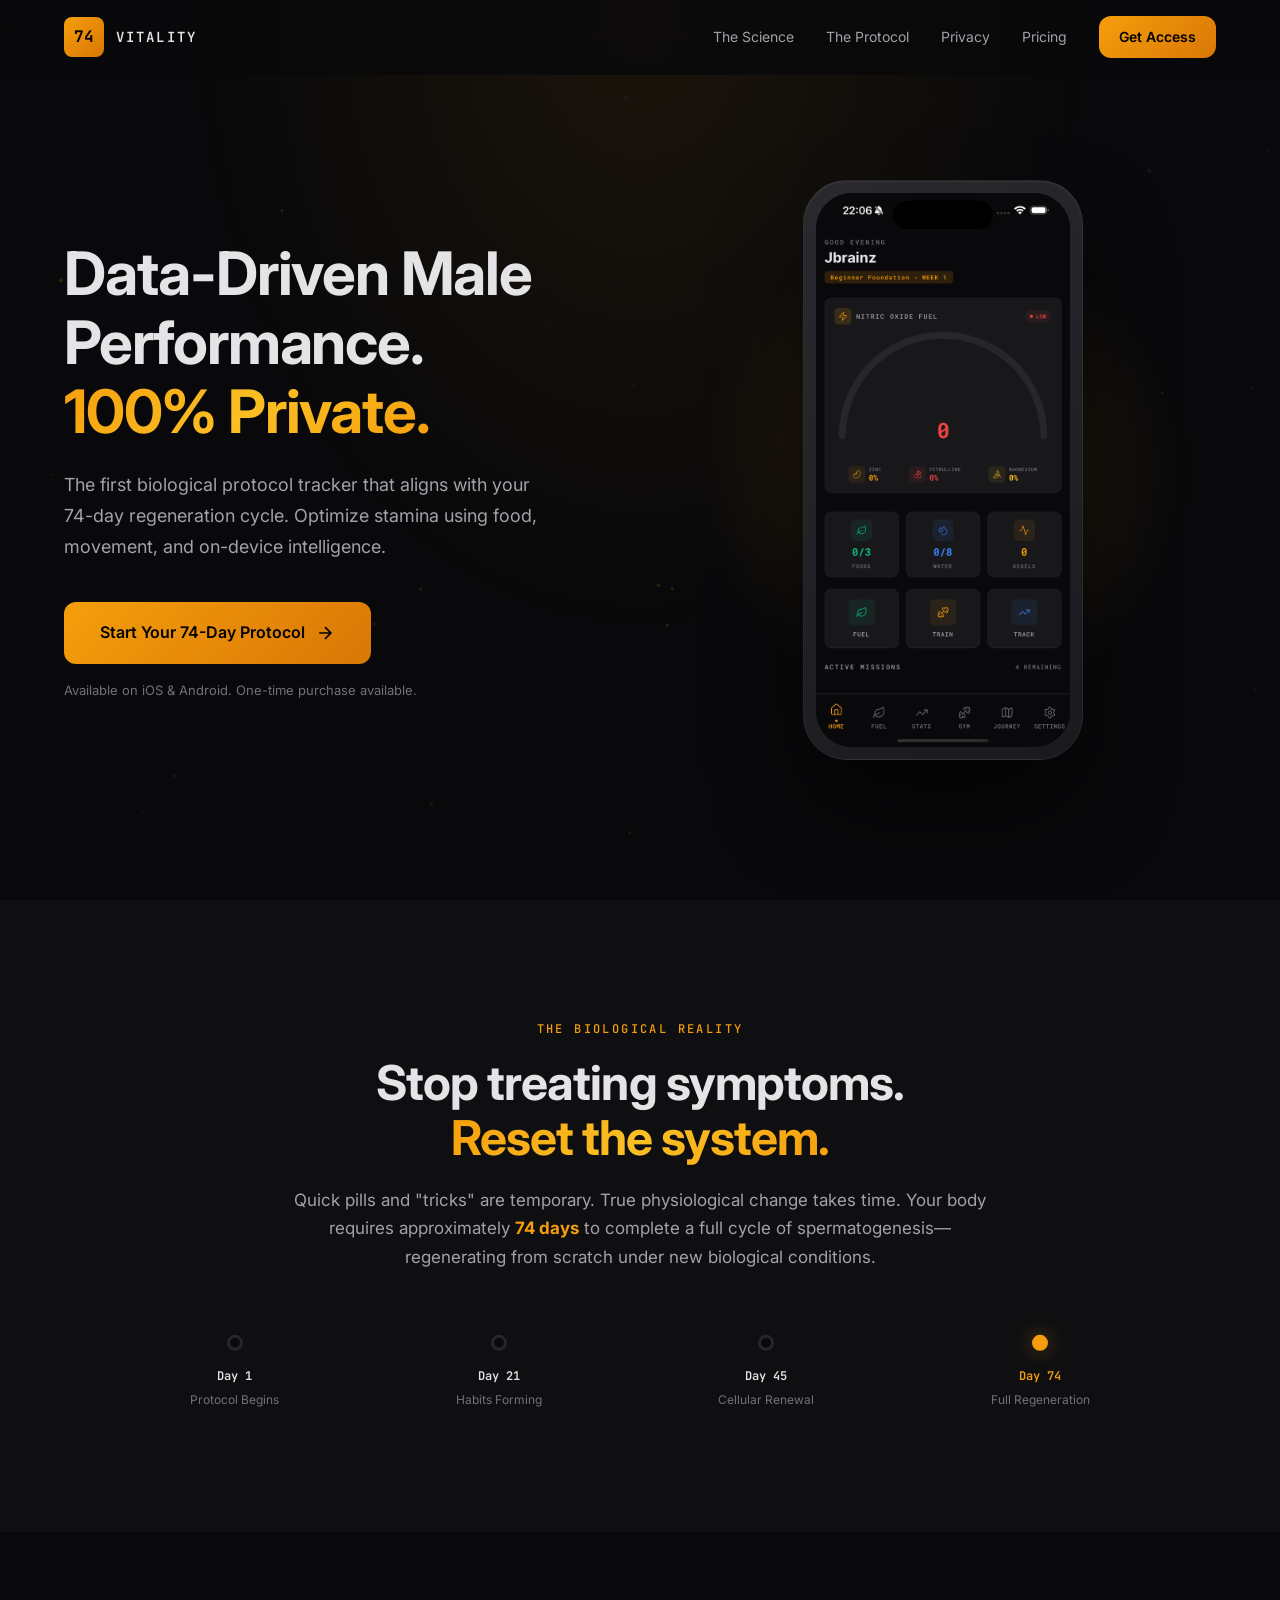
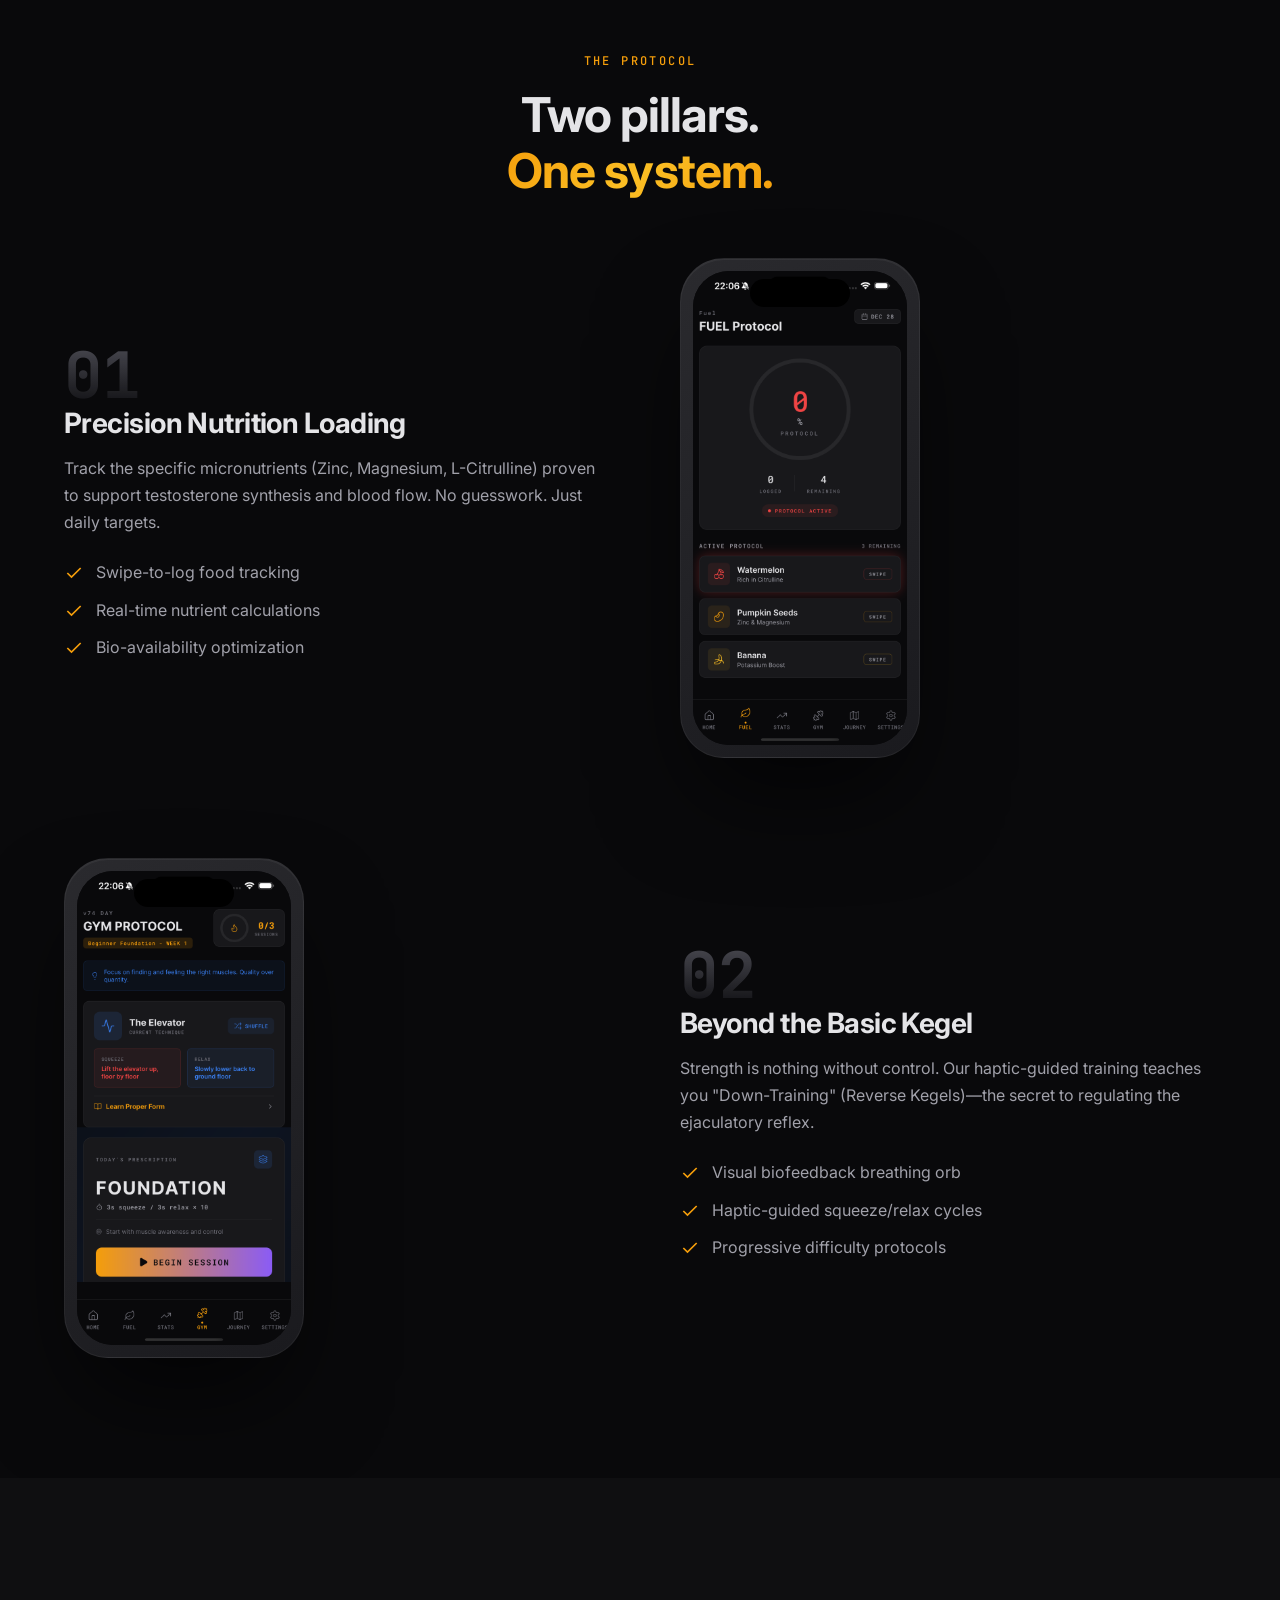
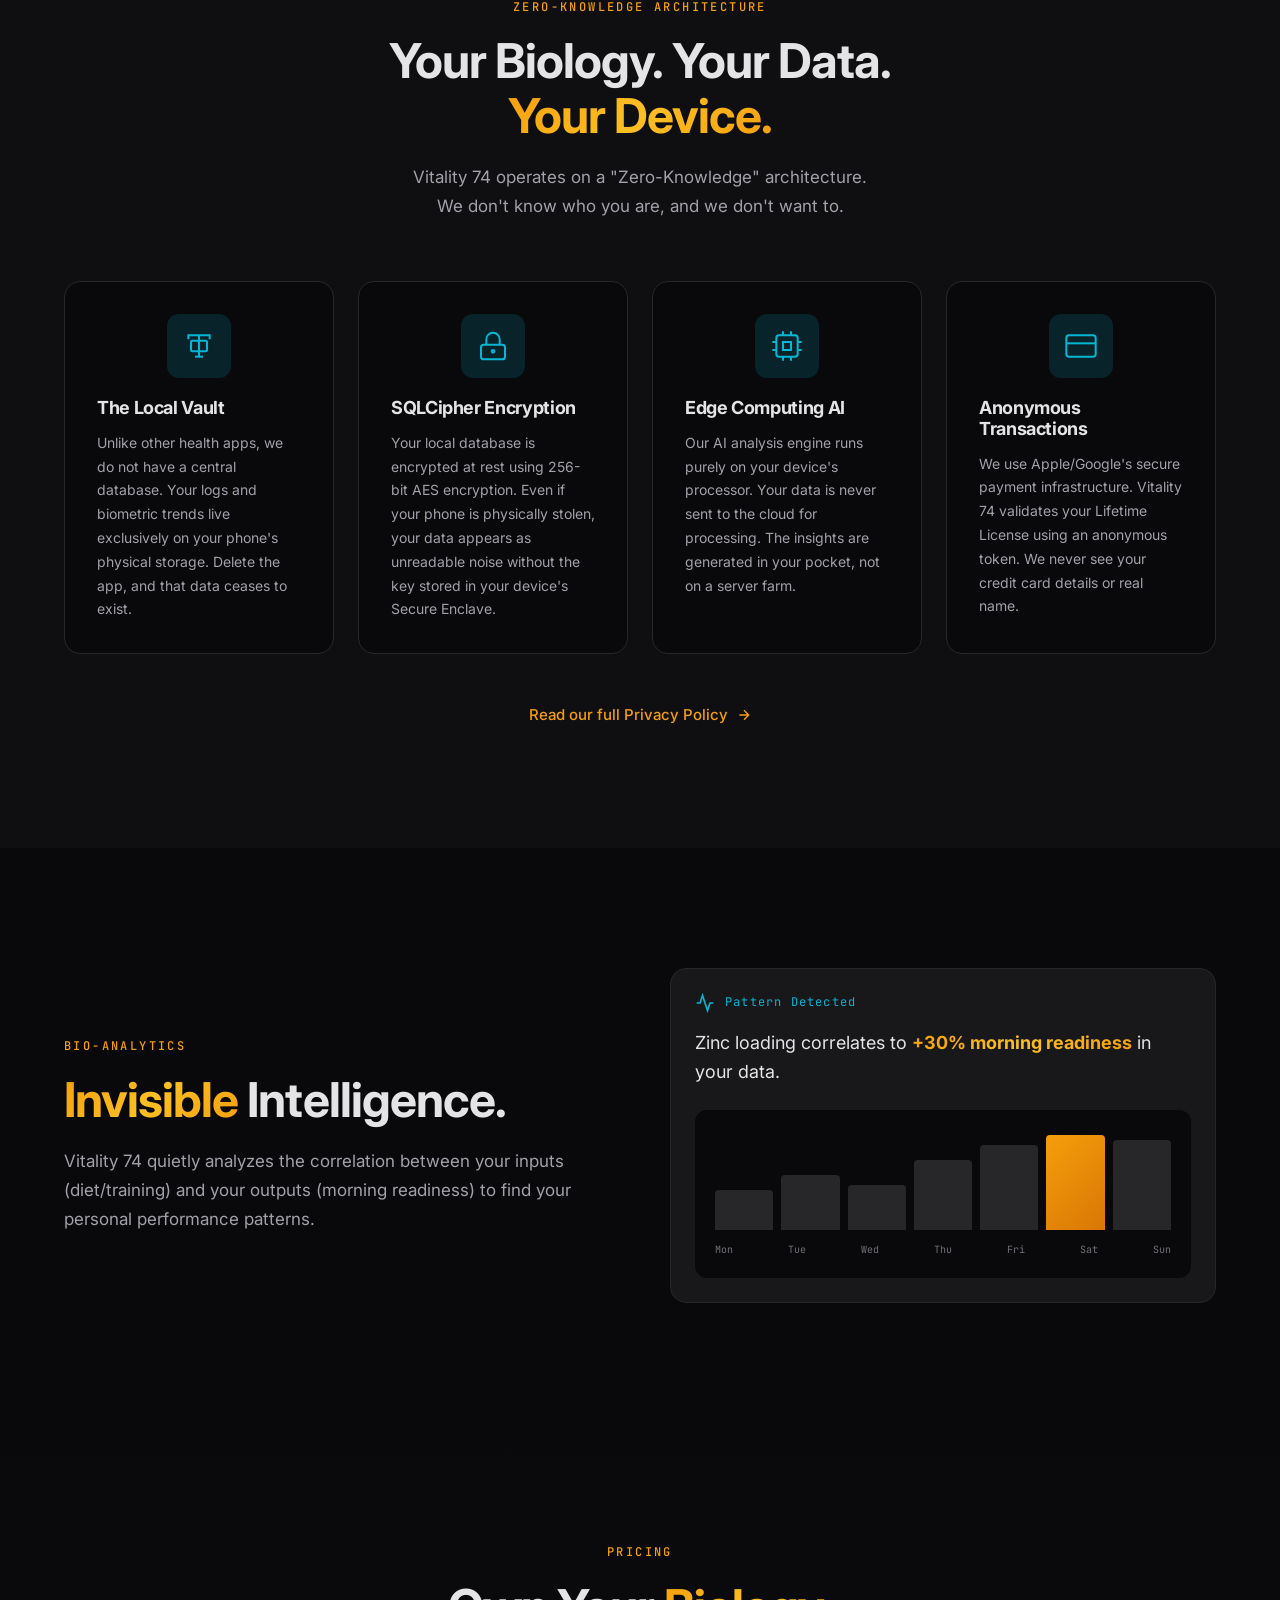
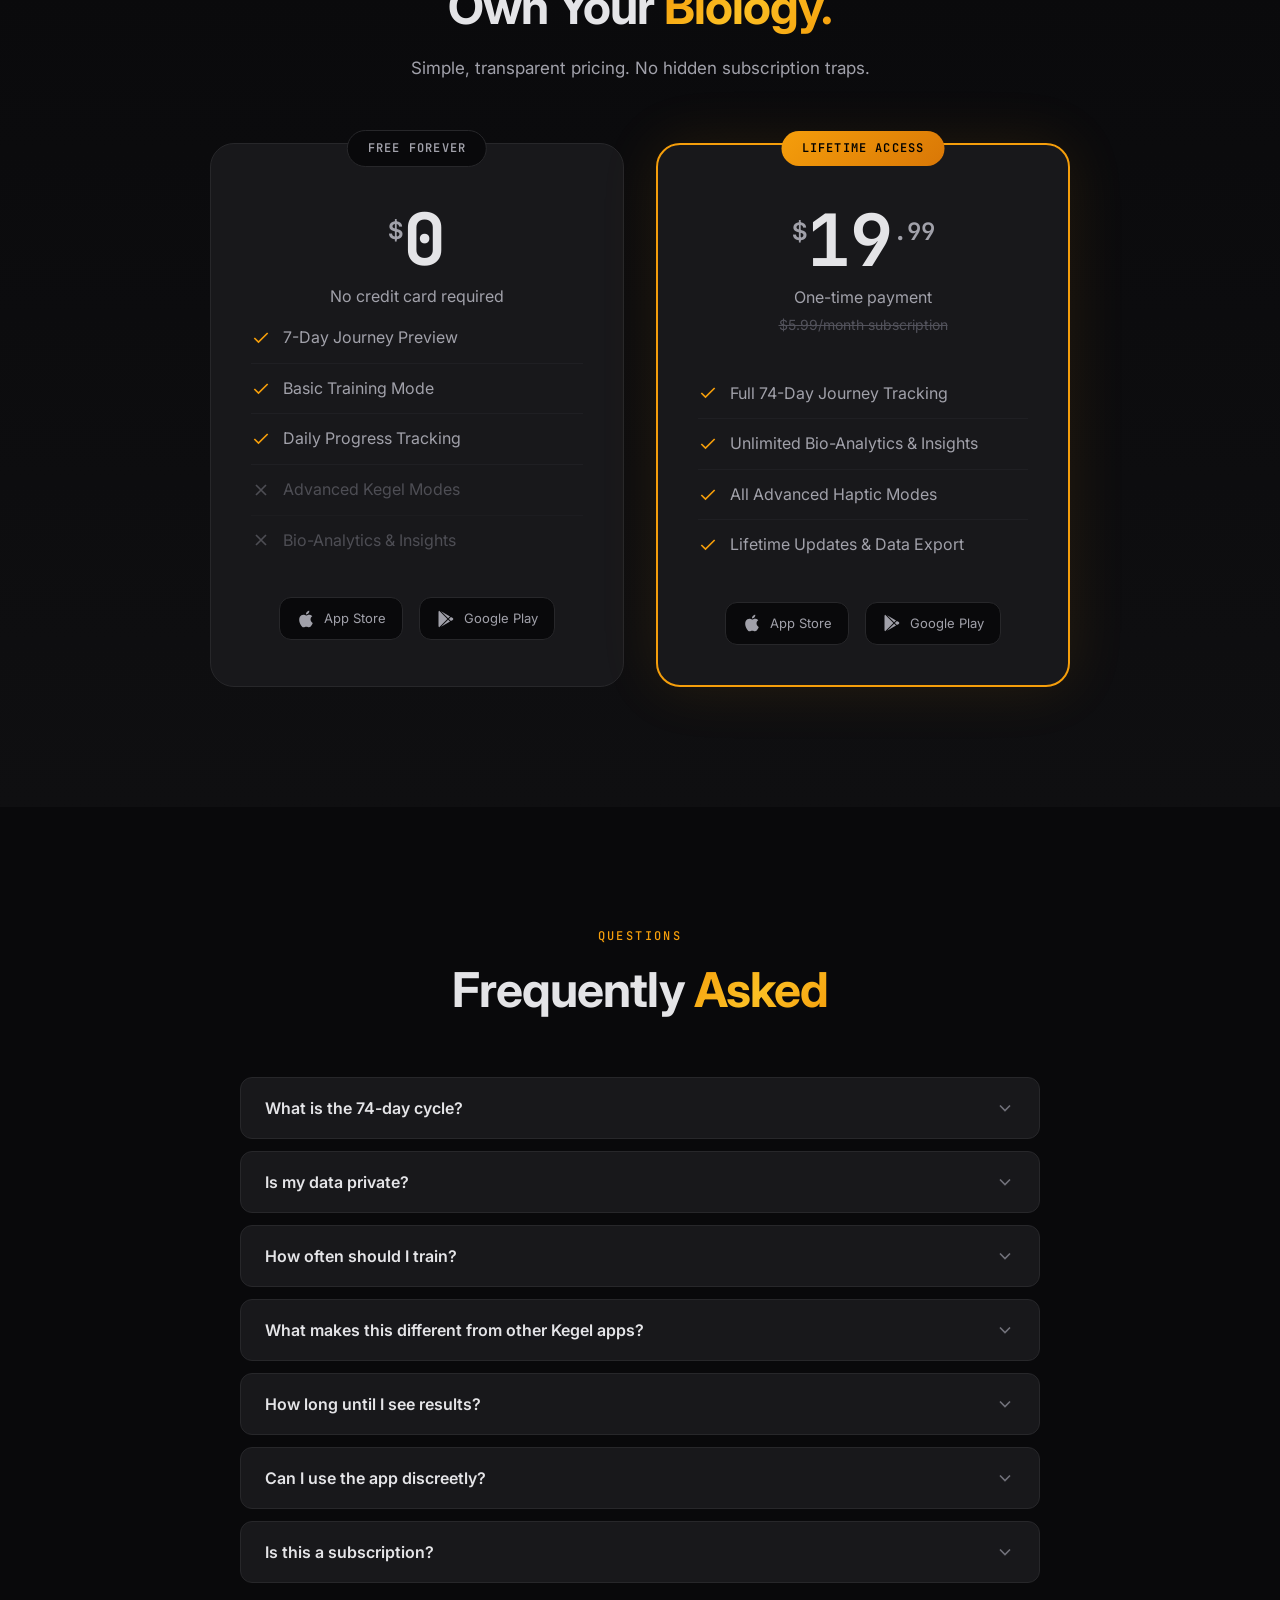
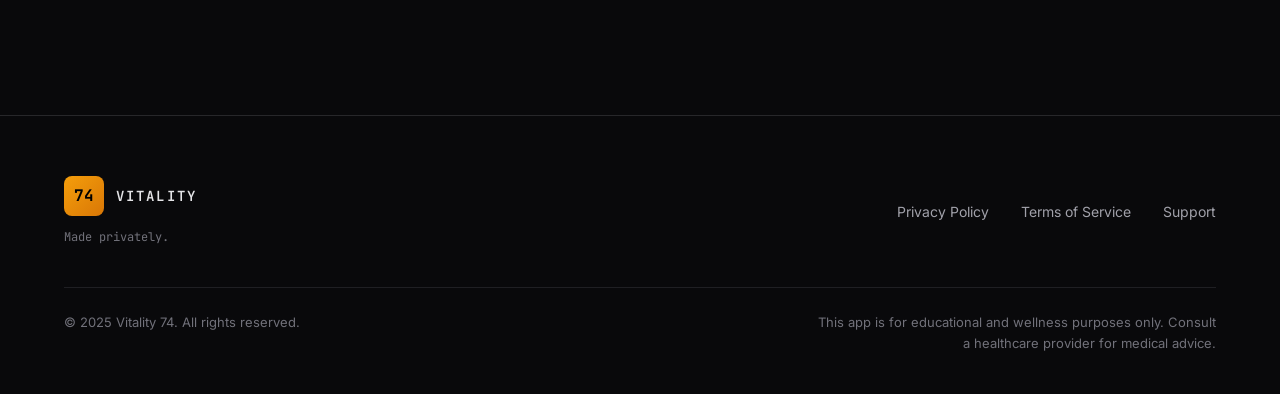
==== commit 696a5242: "Update index.html" ====
--- a/index.html
+++ b/index.html
@@ -414,13 +414,13 @@
                         </li>
                     </ul>
                     <div class="pricing-stores">
-                        <a href="#" class="store-badge">
+                        <a href="" class="store-badge">
                             <svg viewBox="0 0 24 24" width="20" height="20" fill="currentColor">
                                 <path d="M18.71 19.5c-.83 1.24-1.71 2.45-3.05 2.47-1.34.03-1.77-.79-3.29-.79-1.53 0-2 .77-3.27.82-1.31.05-2.3-1.32-3.14-2.53C4.25 17 2.94 12.45 4.7 9.39c.87-1.52 2.43-2.48 4.12-2.51 1.28-.02 2.5.87 3.29.87.78 0 2.26-1.07 3.81-.91.65.03 2.47.26 3.64 1.98-.09.06-2.17 1.28-2.15 3.81.03 3.02 2.65 4.03 2.68 4.04-.03.07-.42 1.44-1.38 2.83M13 3.5c.73-.83 1.94-1.46 2.94-1.5.13 1.17-.34 2.35-1.04 3.19-.69.85-1.83 1.51-2.95 1.42-.15-1.15.41-2.35 1.05-3.11z"/>
                             </svg>
                             App Store
                         </a>
-                        <a href="#" class="store-badge">
+                        <a href="https://play.google.com/store/apps/details?id=com.jbrainz.vitality74" class="store-badge">
                             <svg viewBox="0 0 24 24" width="20" height="20" fill="currentColor">
                                 <path d="M3,20.5V3.5C3,2.91 3.34,2.39 3.84,2.15L13.69,12L3.84,21.85C3.34,21.6 3,21.09 3,20.5M16.81,15.12L6.05,21.34L14.54,12.85L16.81,15.12M20.16,10.81C20.5,11.08 20.75,11.5 20.75,12C20.75,12.5 20.53,12.9 20.18,13.18L17.89,14.5L15.39,12L17.89,9.5L20.16,10.81M6.05,2.66L16.81,8.88L14.54,11.15L6.05,2.66Z"/>
                             </svg>
@@ -472,7 +472,7 @@
                             </svg>
                             App Store
                         </a>
-                        <a href="#" class="store-badge">
+                        <a href="https://play.google.com/store/apps/details?id=com.jbrainz.vitality74" class="store-badge">
                             <svg viewBox="0 0 24 24" width="20" height="20" fill="currentColor">
                                 <path d="M3,20.5V3.5C3,2.91 3.34,2.39 3.84,2.15L13.69,12L3.84,21.85C3.34,21.6 3,21.09 3,20.5M16.81,15.12L6.05,21.34L14.54,12.85L16.81,15.12M20.16,10.81C20.5,11.08 20.75,11.5 20.75,12C20.75,12.5 20.53,12.9 20.18,13.18L17.89,14.5L15.39,12L17.89,9.5L20.16,10.81M6.05,2.66L16.81,8.88L14.54,11.15L6.05,2.66Z"/>
                             </svg>
